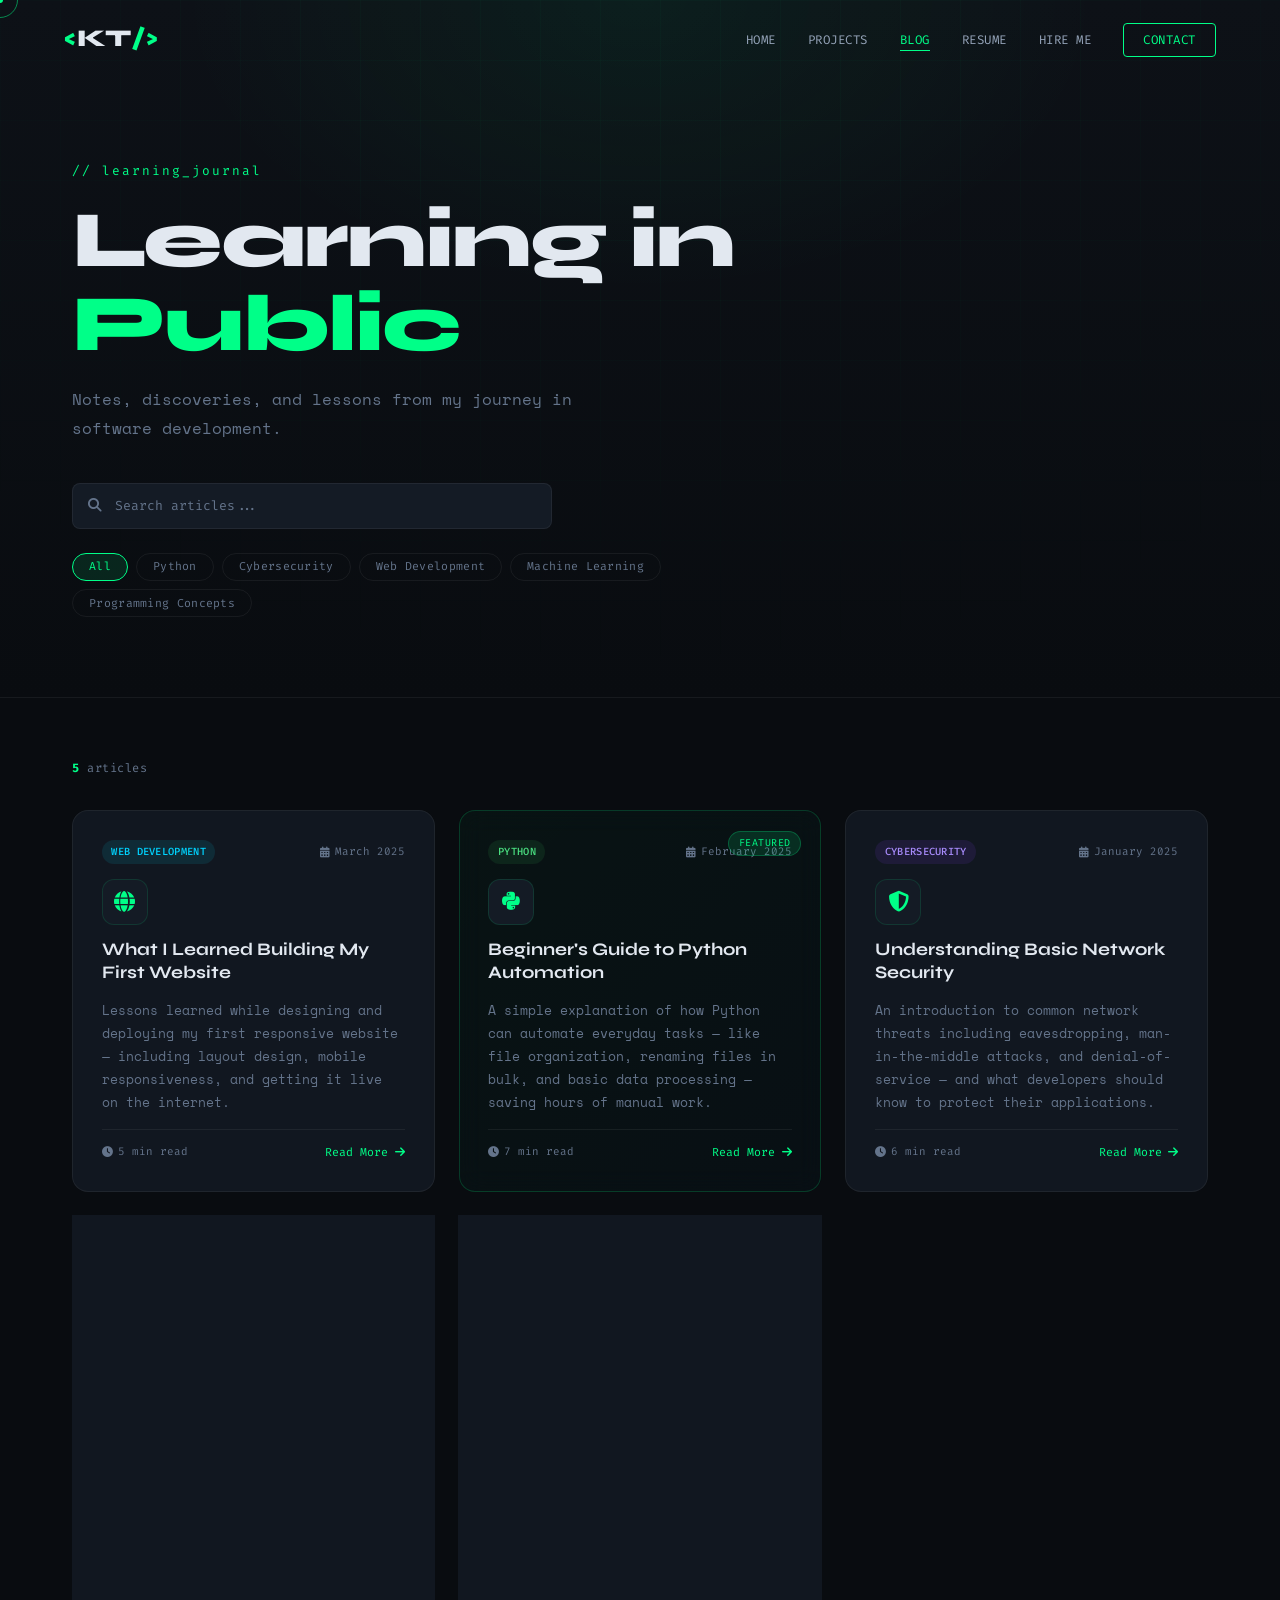
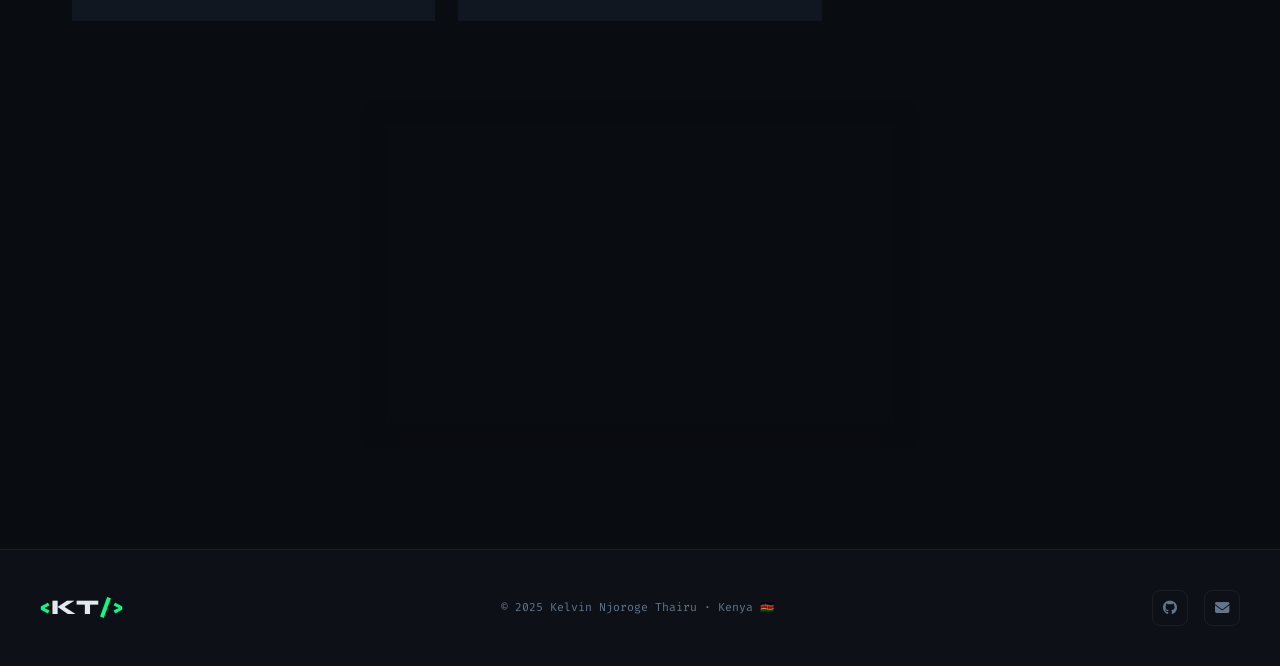
==== blog.html @ 9d7654c4 "Add files via upload" ====
<!DOCTYPE html>
<html lang="en">
<head>
  <meta charset="UTF-8" />
  <meta name="viewport" content="width=device-width, initial-scale=1.0"/>
  <title>Blog — Kelvin Njoroge Thairu</title>
  <link rel="stylesheet" href="styles.css"/>
  <link rel="stylesheet" href="pages.css"/>
  <link rel="preconnect" href="https://fonts.googleapis.com"/>
  <link href="https://fonts.googleapis.com/css2?family=Space+Mono:wght@400;700&family=Syne:wght@400;600;700;800&family=Fira+Code:wght@300;400;500&display=swap" rel="stylesheet"/>
  <link rel="stylesheet" href="https://cdnjs.cloudflare.com/ajax/libs/font-awesome/6.5.0/css/all.min.css"/>
</head>
<body>

<div class="cursor-dot"></div>
<div class="cursor-ring"></div>

<!-- NAV -->
<nav id="navbar">
  <a href="index.html" class="nav-logo"><span class="accent">&lt;</span>KT<span class="accent">/&gt;</span></a>
  <button class="hamburger" id="hamburger" aria-label="Menu">
    <span></span><span></span><span></span>
  </button>
  <ul class="nav-links" id="nav-links">
    <li><a href="index.html">Home</a></li>
    <li><a href="index.html#projects">Projects</a></li>
    <li><a href="blog.html" class="nav-active">Blog</a></li>
    <li><a href="resume.html">Resume</a></li>
    <li><a href="hire.html">Hire Me</a></li>
    <li><a href="index.html#contact" class="nav-cta">Contact</a></li>
  </ul>
</nav>

<!-- HERO -->
<section class="page-hero">
  <div class="page-hero-bg"></div>
  <div class="container">
    <div class="page-hero-content">
      <div class="page-hero-label reveal"><span class="accent">// </span>learning_journal</div>
      <h1 class="page-hero-title reveal">Learning in <span class="accent">Public</span></h1>
      <p class="page-hero-sub reveal">Notes, discoveries, and lessons from my journey in software development.</p>

      <!-- Search -->
      <div class="search-wrap reveal">
        <i class="fas fa-search search-icon"></i>
        <input type="text" id="search-input" placeholder="Search articles..." autocomplete="off"/>
        <span class="search-clear" id="search-clear"><i class="fas fa-times"></i></span>
      </div>

      <!-- Filters -->
      <div class="filter-chips reveal">
        <button class="filter-chip active" data-filter="all">All</button>
        <button class="filter-chip" data-filter="python">Python</button>
        <button class="filter-chip" data-filter="cybersecurity">Cybersecurity</button>
        <button class="filter-chip" data-filter="webdev">Web Development</button>
        <button class="filter-chip" data-filter="ml">Machine Learning</button>
        <button class="filter-chip" data-filter="concepts">Programming Concepts</button>
      </div>
    </div>
  </div>
</section>

<!-- BLOG GRID -->
<section class="blog-main">
  <div class="container">

    <div class="blog-count reveal"><span id="article-count">5</span> articles</div>

    <div class="blog-articles" id="articles-grid">

      <!-- Article 1 -->
      <article class="article-card reveal" data-category="webdev">
        <div class="article-meta">
          <span class="article-cat webdev">Web Development</span>
          <span class="article-date"><i class="fas fa-calendar-alt"></i> March 2025</span>
        </div>
        <div class="article-icon"><i class="fas fa-globe"></i></div>
        <h2>What I Learned Building My First Website</h2>
        <p>Lessons learned while designing and deploying my first responsive website — including layout design, mobile responsiveness, and getting it live on the internet.</p>
        <div class="article-footer">
          <span class="read-time"><i class="fas fa-clock"></i> 5 min read</span>
          <a href="#" class="article-btn">Read More <i class="fas fa-arrow-right"></i></a>
        </div>
      </article>

      <!-- Article 2 -->
      <article class="article-card reveal featured-article" data-category="python">
        <div class="article-badge">Featured</div>
        <div class="article-meta">
          <span class="article-cat python">Python</span>
          <span class="article-date"><i class="fas fa-calendar-alt"></i> February 2025</span>
        </div>
        <div class="article-icon"><i class="fab fa-python"></i></div>
        <h2>Beginner's Guide to Python Automation</h2>
        <p>A simple explanation of how Python can automate everyday tasks — like file organization, renaming files in bulk, and basic data processing — saving hours of manual work.</p>
        <div class="article-footer">
          <span class="read-time"><i class="fas fa-clock"></i> 7 min read</span>
          <a href="#" class="article-btn">Read More <i class="fas fa-arrow-right"></i></a>
        </div>
      </article>

      <!-- Article 3 -->
      <article class="article-card reveal" data-category="cybersecurity">
        <div class="article-meta">
          <span class="article-cat cybersecurity">Cybersecurity</span>
          <span class="article-date"><i class="fas fa-calendar-alt"></i> January 2025</span>
        </div>
        <div class="article-icon"><i class="fas fa-shield-halved"></i></div>
        <h2>Understanding Basic Network Security</h2>
        <p>An introduction to common network threats including eavesdropping, man-in-the-middle attacks, and denial-of-service — and what developers should know to protect their applications.</p>
        <div class="article-footer">
          <span class="read-time"><i class="fas fa-clock"></i> 6 min read</span>
          <a href="#" class="article-btn">Read More <i class="fas fa-arrow-right"></i></a>
        </div>
      </article>

      <!-- Article 4 -->
      <article class="article-card reveal" data-category="concepts">
        <div class="article-meta">
          <span class="article-cat concepts">Programming Concepts</span>
          <span class="article-date"><i class="fas fa-calendar-alt"></i> December 2024</span>
        </div>
        <div class="article-icon"><i class="fas fa-code"></i></div>
        <h2>My Journey Learning Computer Science</h2>
        <p>Reflections on studying computer science at St Paul's University — what's been challenging, what's been exciting, and how building practical projects has accelerated my understanding.</p>
        <div class="article-footer">
          <span class="read-time"><i class="fas fa-clock"></i> 4 min read</span>
          <a href="#" class="article-btn">Read More <i class="fas fa-arrow-right"></i></a>
        </div>
      </article>

      <!-- Article 5 -->
      <article class="article-card reveal" data-category="concepts">
        <div class="article-meta">
          <span class="article-cat concepts">Programming Concepts</span>
          <span class="article-date"><i class="fas fa-calendar-alt"></i> November 2024</span>
        </div>
        <div class="article-icon"><i class="fab fa-github"></i></div>
        <h2>Why Every Developer Should Learn Git and GitHub</h2>
        <p>An explanation of how version control works, why Git is non-negotiable for any developer, and how GitHub turns your code into a professional portfolio that employers actually look at.</p>
        <div class="article-footer">
          <span class="read-time"><i class="fas fa-clock"></i> 5 min read</span>
          <a href="#" class="article-btn">Read More <i class="fas fa-arrow-right"></i></a>
        </div>
      </article>

    </div>

    <!-- No results -->
    <div class="no-results" id="no-results">
      <i class="fas fa-search"></i>
      <p>No articles found. Try a different search or category.</p>
    </div>

  </div>
</section>

<!-- CTA -->
<section class="blog-cta">
  <div class="container">
    <div class="cta-card reveal">
      <i class="fas fa-pen-nib cta-icon"></i>
      <h3>More articles coming soon</h3>
      <p>I write regularly about what I'm learning. Follow my GitHub to stay updated on new posts and projects.</p>
      <a href="https://github.com/Keffonjoro" target="_blank" class="btn btn-primary">
        <i class="fab fa-github"></i> Follow on GitHub
      </a>
    </div>
  </div>
</section>

<!-- FOOTER -->
<footer id="footer">
  <div class="footer-inner">
    <div class="footer-logo"><span class="accent">&lt;</span>KT<span class="accent">/&gt;</span></div>
    <p class="footer-copy">© 2025 Kelvin Njoroge Thairu · Kenya 🇰🇪</p>
    <div class="footer-socials">
      <a href="https://github.com/Keffonjoro" target="_blank" aria-label="GitHub"><i class="fab fa-github"></i></a>
      <a href="mailto:kelvinnjoroget@gmail.com" aria-label="Email"><i class="fas fa-envelope"></i></a>
    </div>
  </div>
</footer>

<script src="pages.js"></script>
</body>
</html>
---- styles.css ----
/* ===================================================
   KELVIN THAIRU — PORTFOLIO STYLESHEET
   Dark Cyberpunk · Minimal · Glowing Green Accents
   =================================================== */

:root {
  --bg: #090c10;
  --bg2: #0d1117;
  --bg3: #141b25;
  --accent: #00ff88;
  --accent2: #00d4ff;
  --accent3: #7c3aed;
  --text: #e2e8f0;
  --text-muted: #64748b;
  --text-dim: #94a3b8;
  --border: rgba(0, 255, 136, 0.12);
  --border2: rgba(255,255,255,0.06);
  --glass: rgba(13, 17, 23, 0.7);
  --glow: 0 0 30px rgba(0, 255, 136, 0.2);
  --glow-strong: 0 0 60px rgba(0, 255, 136, 0.35);
  --card-bg: rgba(20, 27, 37, 0.8);
  --font-display: 'Syne', sans-serif;
  --font-mono: 'Fira Code', monospace;
  --font-body: 'Space Mono', monospace;
}

/* ===== RESET ===== */
*, *::before, *::after { box-sizing: border-box; margin: 0; padding: 0; }
html { scroll-behavior: smooth; }

body {
  font-family: var(--font-body);
  background: var(--bg);
  color: var(--text);
  overflow-x: hidden;
  line-height: 1.7;
  font-size: 14px;
}

a { color: var(--accent); text-decoration: none; transition: all 0.3s ease; }
a:hover { color: var(--accent2); }
::selection { background: rgba(0,255,136,0.25); color: #fff; }

/* ===== CUSTOM CURSOR ===== */
.cursor-dot {
  width: 6px; height: 6px;
  background: var(--accent);
  border-radius: 50%;
  position: fixed;
  top: 0; left: 0;
  pointer-events: none;
  z-index: 9999;
  transform: translate(-50%, -50%);
  transition: transform 0.05s, opacity 0.3s;
}
.cursor-ring {
  width: 36px; height: 36px;
  border: 1.5px solid rgba(0,255,136,0.5);
  border-radius: 50%;
  position: fixed;
  top: 0; left: 0;
  pointer-events: none;
  z-index: 9998;
  transform: translate(-50%, -50%);
  transition: transform 0.12s ease-out, width 0.3s, height 0.3s, border-color 0.3s;
}
.cursor-ring.hovered {
  width: 60px; height: 60px;
  border-color: var(--accent);
  background: rgba(0,255,136,0.05);
}
@media (hover: none) { .cursor-dot, .cursor-ring { display: none; } }

/* ===== SCROLLBAR ===== */
::-webkit-scrollbar { width: 4px; }
::-webkit-scrollbar-track { background: var(--bg); }
::-webkit-scrollbar-thumb { background: var(--accent); border-radius: 2px; }

/* ===== NAVBAR ===== */
#navbar {
  position: fixed;
  top: 0; left: 0; right: 0;
  z-index: 1000;
  display: flex;
  align-items: center;
  justify-content: space-between;
  padding: 1.2rem 4rem;
  transition: all 0.4s ease;
}
#navbar.scrolled {
  background: rgba(9, 12, 16, 0.92);
  backdrop-filter: blur(20px);
  border-bottom: 1px solid var(--border);
  padding: 0.8rem 4rem;
}
.nav-logo {
  font-family: var(--font-display);
  font-size: 1.5rem;
  font-weight: 800;
  letter-spacing: -0.5px;
  color: var(--text);
}
.nav-links {
  display: flex;
  list-style: none;
  gap: 2rem;
  align-items: center;
}
.nav-links a {
  font-family: var(--font-mono);
  font-size: 0.78rem;
  color: var(--text-dim);
  letter-spacing: 0.5px;
  text-transform: uppercase;
  position: relative;
}
.nav-links a::after {
  content: '';
  position: absolute;
  left: 0; bottom: -3px;
  width: 0; height: 1px;
  background: var(--accent);
  transition: width 0.3s;
}
.nav-links a:hover { color: var(--accent); }
.nav-links a:hover::after { width: 100%; }
.nav-cta {
  padding: 0.5rem 1.2rem !important;
  border: 1px solid var(--accent) !important;
  border-radius: 4px;
  color: var(--accent) !important;
}
.nav-cta:hover {
  background: var(--accent) !important;
  color: var(--bg) !important;
}
.hamburger {
  display: none;
  flex-direction: column;
  gap: 5px;
  background: none;
  border: none;
  cursor: pointer;
  z-index: 1001;
  padding: 4px;
}
.hamburger span {
  width: 24px; height: 2px;
  background: var(--text);
  border-radius: 2px;
  transition: all 0.3s ease;
  display: block;
}
.hamburger.open span:nth-child(1) { transform: translateY(7px) rotate(45deg); }
.hamburger.open span:nth-child(2) { opacity: 0; }
.hamburger.open span:nth-child(3) { transform: translateY(-7px) rotate(-45deg); }

/* ===== ACCENT COLOR ===== */
.accent { color: var(--accent); }

/* ===== BUTTONS ===== */
.btn {
  display: inline-flex;
  align-items: center;
  gap: 0.5rem;
  padding: 0.8rem 1.8rem;
  border-radius: 4px;
  font-family: var(--font-mono);
  font-size: 0.8rem;
  font-weight: 500;
  letter-spacing: 0.5px;
  cursor: pointer;
  transition: all 0.3s ease;
  border: none;
  text-decoration: none;
}
.btn-primary {
  background: var(--accent);
  color: var(--bg);
  box-shadow: 0 0 20px rgba(0,255,136,0.3);
}
.btn-primary:hover {
  background: #00cc70;
  transform: translateY(-2px);
  box-shadow: 0 0 35px rgba(0,255,136,0.5);
  color: var(--bg);
}
.btn-secondary {
  background: transparent;
  color: var(--accent2);
  border: 1px solid var(--accent2);
}
.btn-secondary:hover {
  background: rgba(0, 212, 255, 0.1);
  transform: translateY(-2px);
  color: var(--accent2);
}
.btn-ghost {
  background: transparent;
  color: var(--text-dim);
  border: 1px solid var(--border2);
}
.btn-ghost:hover {
  color: var(--text);
  border-color: var(--text-dim);
  transform: translateY(-2px);
}
.btn.sm { padding: 0.5rem 1rem; font-size: 0.75rem; }
.btn.full { width: 100%; justify-content: center; }

/* ===== CONTAINER ===== */
.container { max-width: 1200px; margin: 0 auto; padding: 0 2rem; }

/* ===== SECTION BASE ===== */
section { padding: 120px 0; position: relative; }
.section-label {
  font-family: var(--font-mono);
  font-size: 0.78rem;
  color: var(--accent);
  letter-spacing: 2px;
  margin-bottom: 1.5rem;
  opacity: 0.8;
}
.section-title {
  font-family: var(--font-display);
  font-size: clamp(2rem, 5vw, 3.2rem);
  font-weight: 800;
  line-height: 1.1;
  margin-bottom: 1rem;
  letter-spacing: -1px;
}
.section-title.center { text-align: center; }
.section-sub {
  color: var(--text-muted);
  font-size: 0.9rem;
  margin-bottom: 4rem;
  text-align: center;
}

/* ===== REVEAL ANIMATION ===== */
.reveal {
  opacity: 0;
  transform: translateY(30px);
  transition: opacity 0.7s ease, transform 0.7s ease;
}
.reveal.visible {
  opacity: 1;
  transform: translateY(0);
}

/* =============================================
   HERO
   ============================================= */
#hero {
  position: relative;
  height: 100vh;
  min-height: 700px;
  display: flex;
  align-items: center;
  justify-content: center;
  overflow: hidden;
  padding: 0;
}

#matrix-canvas {
  position: absolute;
  inset: 0;
  z-index: 0;
  opacity: 0.18;
}

.hero-grid-overlay {
  position: absolute;
  inset: 0;
  z-index: 1;
  background-image:
    linear-gradient(rgba(0,255,136,0.03) 1px, transparent 1px),
    linear-gradient(90deg, rgba(0,255,136,0.03) 1px, transparent 1px);
  background-size: 50px 50px;
  mask-image: radial-gradient(ellipse 80% 80% at 50% 50%, black 30%, transparent 100%);
}

.hero-content {
  position: relative;
  z-index: 2;
  text-align: center;
  padding: 0 1rem;
}

.hero-badge {
  display: inline-flex;
  align-items: center;
  gap: 0.6rem;
  padding: 0.4rem 1.2rem;
  border: 1px solid var(--border);
  border-radius: 50px;
  font-family: var(--font-mono);
  font-size: 0.72rem;
  color: var(--accent);
  background: rgba(0,255,136,0.04);
  margin-bottom: 2rem;
  letter-spacing: 0.5px;
}
.badge-dot {
  width: 6px; height: 6px;
  border-radius: 50%;
  background: var(--accent);
  animation: pulse 2s infinite;
}
@keyframes pulse {
  0%, 100% { box-shadow: 0 0 0 0 rgba(0,255,136,0.6); }
  50% { box-shadow: 0 0 0 6px rgba(0,255,136,0); }
}

.hero-name {
  font-family: var(--font-display);
  font-size: clamp(2.8rem, 9vw, 7rem);
  font-weight: 800;
  line-height: 1.0;
  letter-spacing: -3px;
  margin-bottom: 1.5rem;
}
.name-highlight {
  background: linear-gradient(135deg, var(--accent), var(--accent2));
  -webkit-background-clip: text;
  -webkit-text-fill-color: transparent;
  background-clip: text;
  display: block;
}

.hero-sub {
  font-family: var(--font-mono);
  font-size: clamp(1rem, 2.5vw, 1.4rem);
  color: var(--text-dim);
  margin-bottom: 1rem;
  min-height: 2rem;
}
.typed-wrapper {
  color: var(--accent);
  font-weight: 500;
}
.cursor-blink {
  animation: blink 0.7s infinite;
  color: var(--accent);
}
@keyframes blink { 0%, 100% { opacity: 1; } 50% { opacity: 0; } }

.hero-tagline {
  font-family: var(--font-mono);
  font-size: 0.82rem;
  color: var(--text-muted);
  margin-bottom: 2.5rem;
  letter-spacing: 0.5px;
}
.hero-btns {
  display: flex;
  gap: 1rem;
  justify-content: center;
  flex-wrap: wrap;
}

.hero-scroll-hint {
  position: absolute;
  bottom: 2.5rem;
  left: 50%;
  transform: translateX(-50%);
  display: flex;
  flex-direction: column;
  align-items: center;
  gap: 0.5rem;
  z-index: 2;
  font-family: var(--font-mono);
  font-size: 0.65rem;
  color: var(--text-muted);
  letter-spacing: 2px;
  text-transform: uppercase;
}
.scroll-line {
  width: 1px;
  height: 50px;
  background: linear-gradient(to bottom, var(--accent), transparent);
  animation: scrollDown 2s infinite;
}
@keyframes scrollDown {
  0% { transform: scaleY(0); transform-origin: top; }
  50% { transform: scaleY(1); transform-origin: top; }
  51% { transform: scaleY(1); transform-origin: bottom; }
  100% { transform: scaleY(0); transform-origin: bottom; }
}

/* =============================================
   ABOUT
   ============================================= */
#about {
  background: linear-gradient(180deg, var(--bg) 0%, var(--bg2) 100%);
}

.about-grid {
  display: grid;
  grid-template-columns: 380px 1fr;
  gap: 5rem;
  align-items: start;
}

.avatar-frame {
  position: relative;
  width: 220px;
  height: 220px;
  margin: 0 auto 2rem;
}
.avatar-inner {
  width: 200px; height: 200px;
  border-radius: 24px;
  background: linear-gradient(135deg, var(--bg3), var(--bg));
  border: 1px solid var(--border);
  display: flex;
  align-items: center;
  justify-content: center;
  position: relative;
  z-index: 2;
}
.avatar-inner i {
  font-size: 5rem;
  background: linear-gradient(135deg, var(--accent), var(--accent2));
  -webkit-background-clip: text;
  -webkit-text-fill-color: transparent;
  background-clip: text;
}
.avatar-ring {
  position: absolute;
  border-radius: 50%;
  border: 1px solid;
  top: 50%; left: 50%;
  transform: translate(-50%, -50%);
  animation: spin-slow linear infinite;
}
.r1 {
  width: 240px; height: 240px;
  border-color: rgba(0,255,136,0.2);
  animation-duration: 12s;
}
.r2 {
  width: 280px; height: 280px;
  border-color: rgba(0,212,255,0.12);
  animation-duration: 20s;
  animation-direction: reverse;
}
@keyframes spin-slow { from { transform: translate(-50%, -50%) rotate(0deg); } to { transform: translate(-50%, -50%) rotate(360deg); } }
.avatar-glow {
  position: absolute;
  inset: -20px;
  background: radial-gradient(circle, rgba(0,255,136,0.08), transparent 70%);
  border-radius: 50%;
  z-index: 0;
}

.about-stats {
  display: flex;
  gap: 1rem;
  justify-content: center;
  flex-wrap: wrap;
}
.stat-card {
  background: var(--card-bg);
  border: 1px solid var(--border);
  border-radius: 12px;
  padding: 1rem 1.2rem;
  text-align: center;
  backdrop-filter: blur(10px);
  flex: 1;
  min-width: 80px;
}
.stat-num {
  display: block;
  font-family: var(--font-display);
  font-size: 1.6rem;
  font-weight: 800;
  color: var(--accent);
  line-height: 1;
}
.stat-label {
  font-size: 0.65rem;
  color: var(--text-muted);
  margin-top: 0.3rem;
  display: block;
  letter-spacing: 0.5px;
}

.about-bio {
  color: var(--text-dim);
  font-size: 0.88rem;
  line-height: 1.9;
  margin-bottom: 1.2rem;
}
.about-bio strong { color: var(--accent); font-weight: 500; }

.values-chips {
  display: flex;
  flex-wrap: wrap;
  gap: 0.6rem;
  margin: 1.5rem 0 2rem;
}
.chip {
  display: inline-flex;
  align-items: center;
  gap: 0.4rem;
  padding: 0.35rem 0.9rem;
  background: rgba(0,255,136,0.05);
  border: 1px solid rgba(0,255,136,0.15);
  border-radius: 50px;
  font-family: var(--font-mono);
  font-size: 0.72rem;
  color: var(--accent);
  letter-spacing: 0.3px;
}
.chip i { font-size: 0.65rem; }

.timeline {
  display: flex;
  flex-direction: column;
  gap: 0;
  position: relative;
  padding-left: 2rem;
}
.timeline::before {
  content: '';
  position: absolute;
  left: 7px;
  top: 8px;
  bottom: 8px;
  width: 1px;
  background: linear-gradient(to bottom, var(--accent), rgba(0,255,136,0.1));
}
.tl-item {
  position: relative;
  padding-bottom: 1.8rem;
  padding-left: 1.2rem;
}
.tl-dot {
  position: absolute;
  left: -1.6rem;
  top: 6px;
  width: 12px; height: 12px;
  border-radius: 50%;
  border: 2px solid var(--text-muted);
  background: var(--bg);
  transition: all 0.3s;
}
.tl-item.active .tl-dot, .tl-item:hover .tl-dot {
  border-color: var(--accent);
  background: var(--accent);
  box-shadow: 0 0 12px rgba(0,255,136,0.6);
}
.tl-year {
  font-family: var(--font-mono);
  font-size: 0.7rem;
  color: var(--accent);
  letter-spacing: 1px;
  display: block;
  margin-bottom: 0.2rem;
}
.tl-content h4 {
  font-family: var(--font-display);
  font-size: 0.95rem;
  font-weight: 700;
  color: var(--text);
  margin-bottom: 0.2rem;
}
.tl-content p { font-size: 0.78rem; color: var(--text-muted); }

/* =============================================
   TECH STACK
   ============================================= */
#stack {
  background: var(--bg2);
}

.stack-categories {
  display: flex;
  flex-direction: column;
  gap: 3rem;
}
.stack-cat {}
.cat-header {
  font-family: var(--font-display);
  font-size: 1.1rem;
  font-weight: 700;
  color: var(--text-dim);
  margin-bottom: 1.5rem;
  display: flex;
  align-items: center;
  gap: 0.6rem;
  padding-bottom: 0.8rem;
  border-bottom: 1px solid var(--border2);
}
.cat-header i { color: var(--accent); font-size: 1rem; }

.tech-grid {
  display: grid;
  grid-template-columns: repeat(auto-fill, minmax(200px, 1fr));
  gap: 1rem;
}
.tech-card {
  background: var(--card-bg);
  border: 1px solid var(--border2);
  border-radius: 12px;
  padding: 1.2rem;
  display: flex;
  flex-direction: column;
  gap: 0.8rem;
  cursor: default;
  transition: all 0.3s ease;
  backdrop-filter: blur(10px);
  position: relative;
  overflow: hidden;
}
.tech-card::before {
  content: '';
  position: absolute;
  inset: 0;
  background: linear-gradient(135deg, transparent, rgba(0,255,136,0.03));
  opacity: 0;
  transition: opacity 0.3s;
}
.tech-card:hover {
  border-color: var(--border);
  transform: translateY(-4px);
  box-shadow: var(--glow);
}
.tech-card:hover::before { opacity: 1; }

.tech-icon {
  width: 44px; height: 44px;
  border-radius: 10px;
  display: flex;
  align-items: center;
  justify-content: center;
  font-size: 1.4rem;
}
.html-icon { background: rgba(228,77,38,0.12); color: #e44d26; }
.css-icon { background: rgba(38,77,228,0.12); color: #2965f1; }
.js-icon { background: rgba(240,219,79,0.12); color: #f0db4f; }
.react-icon { background: rgba(97,218,251,0.12); color: #61dafb; }
.py-icon { background: rgba(52,168,83,0.12); color: #3da639; }
.node-icon { background: rgba(104,160,99,0.12); color: #68a063; }
.git-icon { background: rgba(240,80,50,0.12); color: #f05032; }
.gh-icon { background: rgba(255,255,255,0.05); color: #ccc; }
.linux-icon { background: rgba(255,200,0,0.08); color: #fcc624; }
.net-icon { background: rgba(0,212,255,0.08); color: var(--accent2); }

.tech-name {
  font-family: var(--font-mono);
  font-size: 0.8rem;
  color: var(--text);
  font-weight: 500;
}
.skill-bar {
  height: 3px;
  background: rgba(255,255,255,0.06);
  border-radius: 2px;
  overflow: hidden;
}
.skill-fill {
  height: 100%;
  background: linear-gradient(90deg, var(--accent), var(--accent2));
  border-radius: 2px;
  width: 0%;
  transition: width 1.2s cubic-bezier(0.4, 0, 0.2, 1);
  box-shadow: 0 0 6px rgba(0,255,136,0.5);
}

/* =============================================
   PROJECTS
   ============================================= */
#projects {
  background: linear-gradient(180deg, var(--bg2) 0%, var(--bg) 100%);
}

.projects-grid {
  display: grid;
  grid-template-columns: repeat(2, 1fr);
  gap: 1.5rem;
}
.project-card {
  background: var(--card-bg);
  border: 1px solid var(--border2);
  border-radius: 16px;
  padding: 2rem;
  position: relative;
  overflow: hidden;
  transition: all 0.4s ease;
  backdrop-filter: blur(15px);
}
.project-card:hover {
  border-color: var(--border);
  transform: translateY(-6px);
}
.project-card:hover .card-glow { opacity: 1; }
.project-card.featured {
  border-color: rgba(0,255,136,0.2);
  background: linear-gradient(135deg, rgba(0,255,136,0.03), rgba(0,212,255,0.02));
}

.card-glow {
  position: absolute;
  inset: -1px;
  background: linear-gradient(135deg, rgba(0,255,136,0.08), rgba(0,212,255,0.05));
  border-radius: 16px;
  opacity: 0;
  transition: opacity 0.4s;
  pointer-events: none;
  z-index: 0;
}

.project-number {
  font-family: var(--font-display);
  font-size: 3rem;
  font-weight: 800;
  color: rgba(0,255,136,0.06);
  position: absolute;
  top: 1rem;
  right: 1.5rem;
  line-height: 1;
  pointer-events: none;
}
.project-tags {
  display: flex;
  flex-wrap: wrap;
  gap: 0.4rem;
  margin-bottom: 1.2rem;
  position: relative;
  z-index: 1;
}
.project-tags span {
  padding: 0.2rem 0.6rem;
  background: rgba(0,255,136,0.06);
  border: 1px solid rgba(0,255,136,0.12);
  border-radius: 4px;
  font-family: var(--font-mono);
  font-size: 0.65rem;
  color: var(--accent);
  letter-spacing: 0.3px;
}
.project-icon-wrap {
  width: 50px; height: 50px;
  background: var(--bg3);
  border-radius: 12px;
  display: flex;
  align-items: center;
  justify-content: center;
  font-size: 1.5rem;
  color: var(--accent);
  margin-bottom: 1rem;
  border: 1px solid var(--border);
  position: relative; z-index: 1;
  transition: all 0.3s;
}
.project-card:hover .project-icon-wrap {
  background: rgba(0,255,136,0.08);
  box-shadow: var(--glow);
}
.project-card h3 {
  font-family: var(--font-display);
  font-size: 1.25rem;
  font-weight: 700;
  margin-bottom: 0.8rem;
  color: var(--text);
  position: relative; z-index: 1;
}
.project-card p {
  font-size: 0.82rem;
  color: var(--text-muted);
  line-height: 1.8;
  margin-bottom: 1.5rem;
  position: relative; z-index: 1;
}
.project-links {
  display: flex;
  gap: 0.8rem;
  position: relative; z-index: 1;
}
.proj-btn {
  display: inline-flex;
  align-items: center;
  gap: 0.4rem;
  padding: 0.5rem 1rem;
  border-radius: 6px;
  font-family: var(--font-mono);
  font-size: 0.72rem;
  border: 1px solid var(--border2);
  color: var(--text-dim);
  transition: all 0.3s;
}
.proj-btn:hover {
  border-color: var(--accent);
  color: var(--accent);
  background: rgba(0,255,136,0.05);
}
.proj-btn.proj-live {
  border-color: rgba(0,212,255,0.2);
  color: var(--accent2);
}
.proj-btn.proj-live:hover {
  background: rgba(0,212,255,0.06);
  border-color: var(--accent2);
}

/* =============================================
   GITHUB
   ============================================= */
#github { background: var(--bg2); }

.github-profile-card {
  display: flex;
  align-items: center;
  gap: 2rem;
  background: var(--card-bg);
  border: 1px solid var(--border);
  border-radius: 16px;
  padding: 2rem;
  margin-bottom: 2.5rem;
  backdrop-filter: blur(15px);
  max-width: 500px;
  margin-left: auto;
  margin-right: auto;
}
.gh-avatar {
  width: 70px; height: 70px;
  border-radius: 50%;
  background: var(--bg3);
  border: 2px solid var(--accent);
  display: flex;
  align-items: center;
  justify-content: center;
  font-size: 2rem;
  color: var(--accent);
  flex-shrink: 0;
  box-shadow: 0 0 20px rgba(0,255,136,0.25);
}
.gh-info h3 {
  font-family: var(--font-display);
  font-size: 1.2rem;
  font-weight: 700;
  margin-bottom: 0.3rem;
}
.gh-info p { font-size: 0.78rem; color: var(--text-muted); margin-bottom: 1rem; }

.gh-repos {
  display: grid;
  grid-template-columns: repeat(auto-fill, minmax(240px, 1fr));
  gap: 1rem;
  margin-bottom: 3rem;
}
.repo-card {
  background: var(--card-bg);
  border: 1px solid var(--border2);
  border-radius: 12px;
  padding: 1.4rem;
  transition: all 0.3s ease;
  cursor: pointer;
}
.repo-card:hover {
  border-color: var(--border);
  transform: translateY(-4px);
  box-shadow: var(--glow);
}
.repo-top {
  display: flex;
  justify-content: space-between;
  align-items: center;
  margin-bottom: 0.8rem;
}
.repo-top i { color: var(--text-muted); font-size: 1rem; }
.repo-lang {
  font-family: var(--font-mono);
  font-size: 0.65rem;
  padding: 0.2rem 0.5rem;
  border-radius: 4px;
  letter-spacing: 0.3px;
}
.repo-lang.python { background: rgba(52,168,83,0.1); color: #3da639; }
.repo-lang.js { background: rgba(240,219,79,0.1); color: #f0db4f; }
.repo-lang.shell { background: rgba(104,160,99,0.1); color: #68a063; }
.repo-lang.html { background: rgba(228,77,38,0.1); color: #e44d26; }

.repo-card h4 {
  font-family: var(--font-mono);
  font-size: 0.85rem;
  color: var(--accent);
  margin-bottom: 0.5rem;
}
.repo-card p { font-size: 0.75rem; color: var(--text-muted); line-height: 1.6; margin-bottom: 0.8rem; }
.repo-meta { font-size: 0.72rem; color: var(--text-muted); display: flex; gap: 0.5rem; }
.repo-meta i { color: var(--accent); }

.contrib-heatmap { text-align: center; }
.heatmap-label {
  font-family: var(--font-mono);
  font-size: 0.75rem;
  color: var(--text-muted);
  margin-bottom: 1rem;
  letter-spacing: 0.5px;
}
.heatmap-grid {
  display: flex;
  gap: 3px;
  justify-content: center;
  flex-wrap: wrap;
  max-width: 700px;
  margin: 0 auto;
}
.hm-week {
  display: flex;
  flex-direction: column;
  gap: 3px;
}
.hm-day {
  width: 12px; height: 12px;
  border-radius: 2px;
  background: rgba(255,255,255,0.04);
  transition: all 0.2s;
}
.hm-day:hover { transform: scale(1.4); }
.hm-day.l1 { background: rgba(0,255,136,0.2); }
.hm-day.l2 { background: rgba(0,255,136,0.4); }
.hm-day.l3 { background: rgba(0,255,136,0.65); }
.hm-day.l4 { background: rgba(0,255,136,0.9); box-shadow: 0 0 4px rgba(0,255,136,0.5); }

/* =============================================
   BLOG
   ============================================= */
#blog {
  background: linear-gradient(180deg, var(--bg2) 0%, var(--bg) 100%);
}

.blog-grid {
  display: grid;
  grid-template-columns: repeat(2, 1fr);
  gap: 1.5rem;
}
.blog-card {
  background: var(--card-bg);
  border: 1px solid var(--border2);
  border-radius: 16px;
  padding: 2rem;
  transition: all 0.4s ease;
  backdrop-filter: blur(10px);
  position: relative;
  overflow: hidden;
}
.blog-card::before {
  content: '';
  position: absolute;
  bottom: 0; left: 0;
  width: 0%;
  height: 2px;
  background: linear-gradient(90deg, var(--accent), var(--accent2));
  transition: width 0.4s ease;
}
.blog-card:hover::before { width: 100%; }
.blog-card:hover {
  border-color: var(--border);
  transform: translateY(-5px);
}
.blog-card.featured-blog {
  border-color: rgba(0,255,136,0.15);
}
.blog-cat {
  display: inline-block;
  padding: 0.25rem 0.7rem;
  border-radius: 50px;
  font-family: var(--font-mono);
  font-size: 0.65rem;
  letter-spacing: 0.5px;
  font-weight: 500;
  margin-bottom: 0.6rem;
  text-transform: uppercase;
}
.blog-cat.cybersec { background: rgba(124,58,237,0.15); color: #a78bfa; }
.blog-cat.python { background: rgba(52,168,83,0.12); color: #4ade80; }
.blog-cat.webdev { background: rgba(0,212,255,0.1); color: var(--accent2); }
.blog-cat.ml { background: rgba(245,158,11,0.1); color: #fbbf24; }

.blog-date {
  font-family: var(--font-mono);
  font-size: 0.68rem;
  color: var(--text-muted);
  margin-bottom: 0.8rem;
}
.blog-card h3 {
  font-family: var(--font-display);
  font-size: 1.05rem;
  font-weight: 700;
  color: var(--text);
  margin-bottom: 0.8rem;
  line-height: 1.3;
}
.blog-card p { font-size: 0.8rem; color: var(--text-muted); line-height: 1.8; margin-bottom: 1.2rem; }
.blog-read {
  font-family: var(--font-mono);
  font-size: 0.75rem;
  color: var(--accent);
  display: inline-flex;
  align-items: center;
  gap: 0.4rem;
  transition: gap 0.3s;
}
.blog-read:hover { gap: 0.8rem; color: var(--accent); }

/* =============================================
   CONTACT
   ============================================= */
#contact { background: var(--bg); }

.contact-grid {
  display: grid;
  grid-template-columns: 1fr 1.5fr;
  gap: 4rem;
  align-items: start;
}
.contact-info {
  display: flex;
  flex-direction: column;
  gap: 1.5rem;
}
.contact-item {
  display: flex;
  align-items: center;
  gap: 1rem;
  padding: 1rem 1.2rem;
  background: var(--card-bg);
  border: 1px solid var(--border2);
  border-radius: 12px;
  transition: all 0.3s;
}
.contact-item:hover {
  border-color: var(--border);
  transform: translateX(4px);
}
.contact-icon {
  width: 40px; height: 40px;
  border-radius: 10px;
  background: rgba(0,255,136,0.07);
  border: 1px solid var(--border);
  display: flex;
  align-items: center;
  justify-content: center;
  color: var(--accent);
  font-size: 1rem;
  flex-shrink: 0;
}
.ci-label {
  display: block;
  font-family: var(--font-mono);
  font-size: 0.65rem;
  color: var(--text-muted);
  letter-spacing: 0.5px;
  margin-bottom: 0.15rem;
}
.contact-item a, .contact-item span {
  font-size: 0.8rem;
  color: var(--text-dim);
}
.contact-item a:hover { color: var(--accent); }

.availability-badge {
  display: flex;
  align-items: center;
  gap: 0.7rem;
  padding: 0.9rem 1.2rem;
  background: rgba(0,255,136,0.04);
  border: 1px solid rgba(0,255,136,0.15);
  border-radius: 12px;
  font-family: var(--font-mono);
  font-size: 0.78rem;
  color: var(--accent);
  margin-top: 0.5rem;
}
.avail-dot {
  width: 8px; height: 8px;
  border-radius: 50%;
  background: var(--accent);
  animation: pulse 2s infinite;
  flex-shrink: 0;
}

.contact-form {
  display: flex;
  flex-direction: column;
  gap: 1.2rem;
}
.form-group {
  display: flex;
  flex-direction: column;
  gap: 0.5rem;
}
.form-group label {
  font-family: var(--font-mono);
  font-size: 0.72rem;
  color: var(--text-muted);
  letter-spacing: 0.5px;
}
.form-group input,
.form-group textarea {
  background: var(--bg3);
  border: 1px solid var(--border2);
  border-radius: 8px;
  padding: 0.9rem 1rem;
  font-family: var(--font-mono);
  font-size: 0.82rem;
  color: var(--text);
  outline: none;
  transition: all 0.3s;
  resize: none;
}
.form-group input:focus,
.form-group textarea:focus {
  border-color: var(--accent);
  box-shadow: 0 0 0 3px rgba(0,255,136,0.07);
  background: rgba(0,255,136,0.02);
}
.form-group input::placeholder,
.form-group textarea::placeholder { color: var(--text-muted); }

.form-success {
  display: none;
  align-items: center;
  gap: 0.5rem;
  padding: 0.9rem 1rem;
  background: rgba(0,255,136,0.06);
  border: 1px solid rgba(0,255,136,0.2);
  border-radius: 8px;
  font-family: var(--font-mono);
  font-size: 0.78rem;
  color: var(--accent);
}
.form-success.show { display: flex; }
.form-success i { font-size: 1rem; }

/* =============================================
   FOOTER
   ============================================= */
#footer {
  background: var(--bg2);
  border-top: 1px solid var(--border2);
  padding: 2.5rem 2rem;
}
.footer-inner {
  max-width: 1200px;
  margin: 0 auto;
  display: flex;
  align-items: center;
  justify-content: space-between;
  flex-wrap: wrap;
  gap: 1rem;
}
.footer-logo {
  font-family: var(--font-display);
  font-size: 1.3rem;
  font-weight: 800;
}
.footer-copy {
  font-family: var(--font-mono);
  font-size: 0.72rem;
  color: var(--text-muted);
}
.footer-socials { display: flex; gap: 1rem; }
.footer-socials a {
  width: 36px; height: 36px;
  border-radius: 8px;
  border: 1px solid var(--border2);
  display: flex;
  align-items: center;
  justify-content: center;
  color: var(--text-muted);
  font-size: 0.9rem;
  transition: all 0.3s;
}
.footer-socials a:hover {
  border-color: var(--accent);
  color: var(--accent);
  box-shadow: 0 0 12px rgba(0,255,136,0.2);
  transform: translateY(-2px);
}

/* =============================================
   RESPONSIVE
   ============================================= */
@media (max-width: 1024px) {
  .about-grid { grid-template-columns: 1fr; gap: 3rem; }
  .about-image-col { display: flex; flex-direction: column; align-items: center; }
  #navbar { padding: 1rem 2rem; }
  #navbar.scrolled { padding: 0.7rem 2rem; }
}

@media (max-width: 768px) {
  section { padding: 80px 0; }
  .hamburger { display: flex; }
  .nav-links {
    position: fixed;
    top: 0; right: -100%;
    width: 280px; height: 100vh;
    background: rgba(9,12,16,0.98);
    backdrop-filter: blur(20px);
    border-left: 1px solid var(--border);
    flex-direction: column;
    justify-content: center;
    gap: 2rem;
    transition: right 0.4s ease;
    padding: 2rem;
  }
  .nav-links.open { right: 0; }
  .nav-links a { font-size: 1rem; }
  .projects-grid { grid-template-columns: 1fr; }
  .blog-grid { grid-template-columns: 1fr; }
  .contact-grid { grid-template-columns: 1fr; gap: 2.5rem; }
  .hero-btns { flex-direction: column; align-items: center; }
  .hero-name { letter-spacing: -1px; }
  .footer-inner { flex-direction: column; text-align: center; }
  .tech-grid { grid-template-columns: repeat(2, 1fr); }
  .gh-repos { grid-template-columns: 1fr; }
}

@media (max-width: 480px) {
  .container { padding: 0 1.2rem; }
  .tech-grid { grid-template-columns: 1fr; }
  .about-stats { flex-direction: row; }
}
---- pages.css ----
/* ===================================================
   KELVIN THAIRU — PAGES STYLESHEET
   Shared styles for blog.html, resume.html, hire.html
   =================================================== */

/* ===== PAGE HERO (shared) ===== */
.page-hero {
  position: relative;
  padding: 160px 0 80px;
  overflow: hidden;
  border-bottom: 1px solid var(--border2);
}
.page-hero-bg {
  position: absolute;
  inset: 0;
  background:
    radial-gradient(ellipse 60% 70% at 50% 0%, rgba(0,255,136,0.06) 0%, transparent 60%),
    linear-gradient(180deg, var(--bg2) 0%, var(--bg) 100%);
  z-index: 0;
}
.page-hero-bg::before {
  content: '';
  position: absolute;
  inset: 0;
  background-image:
    linear-gradient(rgba(0,255,136,0.025) 1px, transparent 1px),
    linear-gradient(90deg, rgba(0,255,136,0.025) 1px, transparent 1px);
  background-size: 60px 60px;
  mask-image: radial-gradient(ellipse 80% 100% at 50% 0%, black 30%, transparent 100%);
}
.page-hero-content {
  position: relative;
  z-index: 1;
  max-width: 760px;
}
.page-hero-label {
  font-family: var(--font-mono);
  font-size: 0.8rem;
  color: var(--accent);
  letter-spacing: 2px;
  margin-bottom: 1rem;
  display: block;
}
.page-hero-title {
  font-family: var(--font-display);
  font-size: clamp(2.5rem, 7vw, 5rem);
  font-weight: 800;
  line-height: 1.05;
  letter-spacing: -2px;
  margin-bottom: 1.2rem;
  color: var(--text);
}
.page-hero-sub {
  font-family: var(--font-body);
  font-size: 1rem;
  color: var(--text-muted);
  line-height: 1.8;
  margin-bottom: 2.5rem;
  max-width: 560px;
}

/* ===== NAV LOGO as link fix ===== */
.nav-logo {
  font-family: var(--font-display);
  font-size: 1.5rem;
  font-weight: 800;
  letter-spacing: -0.5px;
  color: var(--text);
  text-decoration: none;
}
.nav-logo:hover { color: var(--text); }
.nav-active {
  color: var(--accent) !important;
}
.nav-active::after { width: 100% !important; }

/* ===================================================
   BLOG PAGE
   =================================================== */

/* Search */
.search-wrap {
  position: relative;
  max-width: 480px;
  margin-bottom: 1.5rem;
}
.search-icon {
  position: absolute;
  left: 1rem;
  top: 50%;
  transform: translateY(-50%);
  color: var(--text-muted);
  font-size: 0.85rem;
  pointer-events: none;
}
.search-wrap input {
  width: 100%;
  background: var(--bg3);
  border: 1px solid var(--border2);
  border-radius: 8px;
  padding: 0.85rem 3rem 0.85rem 2.6rem;
  font-family: var(--font-mono);
  font-size: 0.82rem;
  color: var(--text);
  outline: none;
  transition: all 0.3s;
}
.search-wrap input:focus {
  border-color: var(--accent);
  box-shadow: 0 0 0 3px rgba(0,255,136,0.07);
}
.search-wrap input::placeholder { color: var(--text-muted); }
.search-clear {
  position: absolute;
  right: 1rem;
  top: 50%;
  transform: translateY(-50%);
  color: var(--text-muted);
  cursor: pointer;
  font-size: 0.8rem;
  display: none;
  transition: color 0.2s;
}
.search-clear:hover { color: var(--accent); }
.search-clear.visible { display: block; }

/* Filter chips */
.filter-chips {
  display: flex;
  flex-wrap: wrap;
  gap: 0.5rem;
}
.filter-chip {
  padding: 0.35rem 1rem;
  border-radius: 50px;
  font-family: var(--font-mono);
  font-size: 0.72rem;
  letter-spacing: 0.3px;
  border: 1px solid var(--border2);
  background: transparent;
  color: var(--text-muted);
  cursor: pointer;
  transition: all 0.25s;
}
.filter-chip:hover {
  border-color: var(--accent);
  color: var(--accent);
}
.filter-chip.active {
  background: rgba(0,255,136,0.1);
  border-color: var(--accent);
  color: var(--accent);
}

/* Blog main */
.blog-main { padding: 60px 0 80px; }
.blog-count {
  font-family: var(--font-mono);
  font-size: 0.75rem;
  color: var(--text-muted);
  margin-bottom: 2rem;
  letter-spacing: 0.5px;
}
.blog-count span { color: var(--accent); font-weight: 700; }

.blog-articles {
  display: grid;
  grid-template-columns: repeat(auto-fill, minmax(320px, 1fr));
  gap: 1.5rem;
}

/* Article card */
.article-card {
  background: var(--card-bg);
  border: 1px solid var(--border2);
  border-radius: 16px;
  padding: 1.8rem;
  display: flex;
  flex-direction: column;
  gap: 0.9rem;
  transition: all 0.35s ease;
  backdrop-filter: blur(12px);
  position: relative;
  overflow: hidden;
  cursor: default;
}
.article-card::after {
  content: '';
  position: absolute;
  bottom: 0; left: 0;
  width: 0;
  height: 2px;
  background: linear-gradient(90deg, var(--accent), var(--accent2));
  transition: width 0.4s ease;
}
.article-card:hover {
  border-color: var(--border);
  transform: translateY(-5px);
  box-shadow: var(--glow);
}
.article-card:hover::after { width: 100%; }

.article-card.featured-article {
  border-color: rgba(0,255,136,0.18);
  background: linear-gradient(135deg, rgba(0,255,136,0.03), rgba(0,212,255,0.02));
}
.article-badge {
  position: absolute;
  top: 1.2rem; right: 1.2rem;
  background: rgba(0,255,136,0.12);
  border: 1px solid rgba(0,255,136,0.25);
  color: var(--accent);
  font-family: var(--font-mono);
  font-size: 0.62rem;
  padding: 0.2rem 0.6rem;
  border-radius: 50px;
  letter-spacing: 0.5px;
  text-transform: uppercase;
}
.article-meta {
  display: flex;
  align-items: center;
  justify-content: space-between;
  flex-wrap: wrap;
  gap: 0.4rem;
}
.article-cat {
  font-family: var(--font-mono);
  font-size: 0.65rem;
  padding: 0.2rem 0.6rem;
  border-radius: 50px;
  letter-spacing: 0.3px;
  font-weight: 500;
  text-transform: uppercase;
}
.article-cat.webdev { background: rgba(0,212,255,0.1); color: var(--accent2); }
.article-cat.python { background: rgba(52,168,83,0.12); color: #4ade80; }
.article-cat.cybersecurity { background: rgba(124,58,237,0.12); color: #a78bfa; }
.article-cat.concepts { background: rgba(245,158,11,0.1); color: #fbbf24; }
.article-cat.ml { background: rgba(239,68,68,0.1); color: #f87171; }

.article-date {
  font-family: var(--font-mono);
  font-size: 0.68rem;
  color: var(--text-muted);
  display: flex;
  align-items: center;
  gap: 0.3rem;
}
.article-icon {
  width: 46px; height: 46px;
  border-radius: 12px;
  background: var(--bg3);
  border: 1px solid var(--border);
  display: flex;
  align-items: center;
  justify-content: center;
  font-size: 1.3rem;
  color: var(--accent);
  transition: all 0.3s;
}
.article-card:hover .article-icon {
  background: rgba(0,255,136,0.08);
  box-shadow: 0 0 16px rgba(0,255,136,0.2);
}
.article-card h2 {
  font-family: var(--font-display);
  font-size: 1.1rem;
  font-weight: 700;
  color: var(--text);
  line-height: 1.3;
}
.article-card p {
  font-size: 0.8rem;
  color: var(--text-muted);
  line-height: 1.8;
  flex: 1;
}
.article-footer {
  display: flex;
  align-items: center;
  justify-content: space-between;
  margin-top: auto;
  padding-top: 0.8rem;
  border-top: 1px solid var(--border2);
}
.read-time {
  font-family: var(--font-mono);
  font-size: 0.68rem;
  color: var(--text-muted);
  display: flex;
  align-items: center;
  gap: 0.3rem;
}
.article-btn {
  font-family: var(--font-mono);
  font-size: 0.72rem;
  color: var(--accent);
  display: inline-flex;
  align-items: center;
  gap: 0.4rem;
  transition: gap 0.3s;
}
.article-btn:hover { gap: 0.8rem; color: var(--accent); }

/* No results */
.no-results {
  display: none;
  flex-direction: column;
  align-items: center;
  gap: 1rem;
  padding: 4rem;
  color: var(--text-muted);
  font-family: var(--font-mono);
  font-size: 0.85rem;
}
.no-results i { font-size: 2.5rem; color: var(--border); }
.no-results.visible { display: flex; }

/* Blog CTA */
.blog-cta { padding: 0 0 100px; }
.cta-card {
  text-align: center;
  padding: 3.5rem 2rem;
  background: var(--card-bg);
  border: 1px solid var(--border);
  border-radius: 20px;
  max-width: 560px;
  margin: 0 auto;
  backdrop-filter: blur(15px);
  background: linear-gradient(135deg, rgba(0,255,136,0.03), rgba(0,212,255,0.02));
}
.cta-icon {
  font-size: 2.5rem;
  color: var(--accent);
  margin-bottom: 1rem;
  display: block;
}
.cta-card h3 {
  font-family: var(--font-display);
  font-size: 1.5rem;
  font-weight: 700;
  margin-bottom: 0.8rem;
}
.cta-card p {
  font-size: 0.85rem;
  color: var(--text-muted);
  margin-bottom: 1.8rem;
  line-height: 1.8;
}

/* ===================================================
   RESUME PAGE
   =================================================== */
.resume-hero { padding-bottom: 60px; }
.resume-actions {
  display: flex;
  gap: 1rem;
  flex-wrap: wrap;
}

.resume-section { padding: 60px 0 100px; }

.resume-grid {
  display: grid;
  grid-template-columns: 280px 1fr;
  gap: 3rem;
  align-items: start;
}

/* Sidebar */
.resume-sidebar {
  display: flex;
  flex-direction: column;
  gap: 0;
  position: sticky;
  top: 100px;
}
.sidebar-block {
  padding: 1.5rem;
  border-bottom: 1px solid var(--border2);
}
.sidebar-block:first-child {
  padding-top: 0;
}
.sidebar-title {
  font-family: var(--font-display);
  font-size: 0.8rem;
  font-weight: 700;
  color: var(--text-dim);
  letter-spacing: 1px;
  text-transform: uppercase;
  margin-bottom: 1rem;
  display: flex;
  align-items: center;
  gap: 0.5rem;
}
.sidebar-title i { color: var(--accent); font-size: 0.75rem; }

.sidebar-list {
  list-style: none;
  display: flex;
  flex-direction: column;
  gap: 0.7rem;
}
.sidebar-list li {
  display: flex;
  align-items: center;
  gap: 0.7rem;
  font-family: var(--font-mono);
  font-size: 0.75rem;
  color: var(--text-dim);
}
.sidebar-list li i { color: var(--accent); font-size: 0.75rem; width: 14px; flex-shrink: 0; }
.sidebar-list li a { color: var(--text-dim); word-break: break-all; }
.sidebar-list li a:hover { color: var(--accent); }

.edu-item { display: flex; flex-direction: column; gap: 0.3rem; }
.edu-degree {
  font-family: var(--font-display);
  font-size: 0.9rem;
  font-weight: 700;
  color: var(--text);
}
.edu-school {
  font-family: var(--font-mono);
  font-size: 0.75rem;
  color: var(--accent);
}
.edu-status {
  display: inline-flex;
  align-items: center;
  gap: 0.4rem;
  font-family: var(--font-mono);
  font-size: 0.68rem;
  color: var(--text-muted);
  margin-top: 0.2rem;
}
.status-dot {
  width: 6px; height: 6px;
  border-radius: 50%;
  background: var(--accent);
  animation: pulse 2s infinite;
  flex-shrink: 0;
}

.skill-pills {
  display: flex;
  flex-wrap: wrap;
  gap: 0.4rem;
}
.skill-pill {
  padding: 0.25rem 0.6rem;
  border-radius: 4px;
  font-family: var(--font-mono);
  font-size: 0.65rem;
  letter-spacing: 0.2px;
  border: 1px solid transparent;
}
.skill-pill.py { background: rgba(52,168,83,0.1); color: #4ade80; border-color: rgba(52,168,83,0.2); }
.skill-pill.js { background: rgba(240,219,79,0.1); color: #fbbf24; border-color: rgba(240,219,79,0.2); }
.skill-pill.html { background: rgba(228,77,38,0.1); color: #f87171; border-color: rgba(228,77,38,0.2); }
.skill-pill.css { background: rgba(38,77,228,0.1); color: #60a5fa; border-color: rgba(38,77,228,0.2); }
.skill-pill.git { background: rgba(240,80,50,0.1); color: #fb923c; border-color: rgba(240,80,50,0.2); }
.skill-pill.linux { background: rgba(255,200,0,0.08); color: #fbbf24; border-color: rgba(255,200,0,0.2); }
.skill-pill.vscode { background: rgba(0,122,204,0.1); color: #60a5fa; border-color: rgba(0,122,204,0.2); }
.skill-pill.net { background: rgba(0,212,255,0.08); color: var(--accent2); border-color: rgba(0,212,255,0.2); }

.competency-list {
  list-style: none;
  display: flex;
  flex-direction: column;
  gap: 0.5rem;
}
.competency-list li {
  display: flex;
  align-items: center;
  gap: 0.6rem;
  font-family: var(--font-mono);
  font-size: 0.75rem;
  color: var(--text-dim);
}
.competency-list li i { color: var(--accent); font-size: 0.6rem; }

/* Resume main */
.resume-main { display: flex; flex-direction: column; gap: 0; }

.resume-block {
  padding: 2rem 0;
  border-bottom: 1px solid var(--border2);
}
.resume-block:last-child { border-bottom: none; }

.resume-block-title {
  font-family: var(--font-display);
  font-size: 1rem;
  font-weight: 700;
  color: var(--text);
  margin-bottom: 1.5rem;
  display: flex;
  align-items: center;
  gap: 0.7rem;
  text-transform: uppercase;
  letter-spacing: 1px;
}
.block-icon {
  width: 32px; height: 32px;
  border-radius: 8px;
  background: rgba(0,255,136,0.08);
  border: 1px solid var(--border);
  display: flex;
  align-items: center;
  justify-content: center;
  color: var(--accent);
  font-size: 0.8rem;
  flex-shrink: 0;
}

.summary-text {
  font-size: 0.88rem;
  color: var(--text-dim);
  line-height: 1.9;
}

.skills-table {
  display: flex;
  flex-direction: column;
  gap: 0.8rem;
}
.skill-row {
  display: grid;
  grid-template-columns: 180px 1fr;
  gap: 1rem;
  align-items: start;
  padding: 0.8rem;
  background: var(--bg3);
  border-radius: 8px;
  border: 1px solid var(--border2);
}
.skill-label {
  font-family: var(--font-mono);
  font-size: 0.72rem;
  color: var(--text-muted);
  padding-top: 0.15rem;
}
.skill-tags {
  display: flex;
  flex-wrap: wrap;
  gap: 0.4rem;
}
.skill-tags span {
  padding: 0.2rem 0.6rem;
  background: rgba(0,255,136,0.06);
  border: 1px solid rgba(0,255,136,0.12);
  border-radius: 4px;
  font-family: var(--font-mono);
  font-size: 0.65rem;
  color: var(--accent);
}

/* Resume projects */
.resume-project {
  padding: 1.5rem;
  background: var(--bg3);
  border: 1px solid var(--border2);
  border-radius: 12px;
  margin-bottom: 1rem;
  transition: all 0.3s;
}
.resume-project:last-child { margin-bottom: 0; }
.resume-project:hover { border-color: var(--border); }
.rp-header {
  display: flex;
  justify-content: space-between;
  align-items: flex-start;
  margin-bottom: 0.8rem;
  gap: 1rem;
}
.rp-header h3 {
  font-family: var(--font-display);
  font-size: 1rem;
  font-weight: 700;
  color: var(--text);
  margin-bottom: 0.2rem;
}
.rp-stack {
  font-family: var(--font-mono);
  font-size: 0.68rem;
  color: var(--accent);
}
.rp-link {
  font-family: var(--font-mono);
  font-size: 0.7rem;
  color: var(--text-muted);
  display: flex;
  align-items: center;
  gap: 0.3rem;
  white-space: nowrap;
  flex-shrink: 0;
  transition: color 0.2s;
}
.rp-link:hover { color: var(--accent); }
.resume-project > p {
  font-size: 0.8rem;
  color: var(--text-muted);
  line-height: 1.8;
  margin-bottom: 1rem;
}
.rp-highlights {
  list-style: none;
  display: flex;
  flex-direction: column;
  gap: 0.35rem;
}
.rp-highlights li {
  font-family: var(--font-mono);
  font-size: 0.73rem;
  color: var(--text-dim);
  display: flex;
  align-items: center;
  gap: 0.5rem;
}
.rp-highlights li::before {
  content: '▸';
  color: var(--accent);
  font-size: 0.6rem;
  flex-shrink: 0;
}

/* Activities */
.activities-list {
  list-style: none;
  display: flex;
  flex-direction: column;
  gap: 0;
}
.activities-list li {
  display: flex;
  gap: 1.2rem;
  padding-bottom: 1.5rem;
  position: relative;
}
.activities-list li::before {
  content: '';
  position: absolute;
  left: 7px;
  top: 20px;
  bottom: 0;
  width: 1px;
  background: var(--border2);
}
.activities-list li:last-child::before { display: none; }
.act-dot {
  width: 14px; height: 14px;
  border-radius: 50%;
  border: 2px solid var(--accent);
  background: rgba(0,255,136,0.1);
  flex-shrink: 0;
  margin-top: 3px;
  position: relative;
  z-index: 1;
}
.activities-list li h4 {
  font-family: var(--font-display);
  font-size: 0.9rem;
  font-weight: 700;
  color: var(--text);
  margin-bottom: 0.3rem;
}
.activities-list li p { font-size: 0.78rem; color: var(--text-muted); line-height: 1.7; }

/* ===================================================
   HIRE PAGE
   =================================================== */
.hire-hero { text-align: left; }
.hire-grid-accent {
  position: absolute;
  top: 0; right: 0;
  width: 50%;
  height: 100%;
  background: radial-gradient(ellipse 60% 80% at 100% 50%, rgba(0,212,255,0.04), transparent);
  pointer-events: none;
  z-index: 0;
}
.availability-pill {
  display: inline-flex;
  align-items: center;
  gap: 0.6rem;
  padding: 0.4rem 1.1rem;
  border: 1px solid rgba(0,255,136,0.2);
  border-radius: 50px;
  font-family: var(--font-mono);
  font-size: 0.72rem;
  color: var(--accent);
  background: rgba(0,255,136,0.04);
  margin-bottom: 1rem;
  letter-spacing: 0.3px;
}
.hero-ctas {
  display: flex;
  gap: 1rem;
  flex-wrap: wrap;
}

/* Services */
.services-section { padding: 80px 0; background: var(--bg2); }
.services-grid {
  display: grid;
  grid-template-columns: repeat(2, 1fr);
  gap: 1.5rem;
}
.service-card {
  background: var(--card-bg);
  border: 1px solid var(--border2);
  border-radius: 16px;
  padding: 2rem;
  position: relative;
  transition: all 0.35s ease;
  backdrop-filter: blur(12px);
  overflow: hidden;
}
.service-card::before {
  content: '';
  position: absolute;
  top: 0; left: 0;
  width: 3px;
  height: 0%;
  background: linear-gradient(to bottom, var(--accent), var(--accent2));
  transition: height 0.4s ease;
  border-radius: 0 0 3px 3px;
}
.service-card:hover {
  border-color: var(--border);
  transform: translateY(-5px);
  box-shadow: var(--glow);
}
.service-card:hover::before { height: 100%; }

.service-num {
  font-family: var(--font-display);
  font-size: 3.5rem;
  font-weight: 800;
  color: rgba(0,255,136,0.05);
  position: absolute;
  top: 1rem;
  right: 1.5rem;
  line-height: 1;
  pointer-events: none;
}
.service-icon-wrap {
  width: 52px; height: 52px;
  border-radius: 14px;
  background: rgba(0,255,136,0.06);
  border: 1px solid var(--border);
  display: flex;
  align-items: center;
  justify-content: center;
  font-size: 1.5rem;
  color: var(--accent);
  margin-bottom: 1.2rem;
  transition: all 0.3s;
}
.service-card:hover .service-icon-wrap {
  background: rgba(0,255,136,0.12);
  box-shadow: 0 0 20px rgba(0,255,136,0.2);
}
.service-card h3 {
  font-family: var(--font-display);
  font-size: 1.2rem;
  font-weight: 700;
  color: var(--text);
  margin-bottom: 0.8rem;
}
.service-card > p {
  font-size: 0.82rem;
  color: var(--text-muted);
  line-height: 1.8;
  margin-bottom: 1.2rem;
}
.service-features {
  list-style: none;
  display: flex;
  flex-direction: column;
  gap: 0.5rem;
}
.service-features li {
  font-family: var(--font-mono);
  font-size: 0.73rem;
  color: var(--text-dim);
  display: flex;
  align-items: center;
  gap: 0.6rem;
}
.service-features li i { color: var(--accent); font-size: 0.6rem; }

/* Why section */
.why-section { padding: 80px 0; }
.why-grid {
  display: grid;
  grid-template-columns: repeat(4, 1fr);
  gap: 1.2rem;
  margin-top: 2.5rem;
}
.why-card {
  background: var(--card-bg);
  border: 1px solid var(--border2);
  border-radius: 14px;
  padding: 1.8rem 1.5rem;
  text-align: center;
  transition: all 0.3s ease;
  backdrop-filter: blur(10px);
}
.why-card:hover {
  border-color: var(--border);
  transform: translateY(-4px);
}
.why-icon {
  width: 48px; height: 48px;
  border-radius: 12px;
  background: rgba(0,255,136,0.06);
  border: 1px solid var(--border);
  display: flex;
  align-items: center;
  justify-content: center;
  font-size: 1.2rem;
  color: var(--accent);
  margin: 0 auto 1rem;
}
.why-card h4 {
  font-family: var(--font-display);
  font-size: 0.95rem;
  font-weight: 700;
  color: var(--text);
  margin-bottom: 0.6rem;
}
.why-card p { font-size: 0.78rem; color: var(--text-muted); line-height: 1.7; }

/* Availability section */
.availability-section { padding: 80px 0 100px; background: var(--bg2); }
.avail-card {
  display: grid;
  grid-template-columns: 1fr 1fr;
  gap: 4rem;
  background: var(--card-bg);
  border: 1px solid var(--border);
  border-radius: 24px;
  padding: 3rem;
  backdrop-filter: blur(15px);
  background: linear-gradient(135deg, rgba(0,255,136,0.02), rgba(0,212,255,0.01));
  align-items: center;
}
.avail-status {
  display: flex;
  align-items: center;
  gap: 0.6rem;
  margin-bottom: 1.2rem;
}
.avail-dot {
  width: 8px; height: 8px;
  border-radius: 50%;
  background: var(--accent);
  animation: pulse 2s infinite;
  flex-shrink: 0;
}
.avail-dot.large { width: 10px; height: 10px; }
.avail-label {
  font-family: var(--font-mono);
  font-size: 0.75rem;
  color: var(--accent);
  letter-spacing: 0.5px;
}
.avail-left h2 {
  font-family: var(--font-display);
  font-size: clamp(1.6rem, 3vw, 2.4rem);
  font-weight: 800;
  line-height: 1.15;
  letter-spacing: -1px;
  margin-bottom: 1rem;
}
.avail-left > p {
  font-size: 0.85rem;
  color: var(--text-muted);
  line-height: 1.8;
  margin-bottom: 1.5rem;
}
.avail-types {
  display: flex;
  flex-wrap: wrap;
  gap: 0.6rem;
}
.avail-types span {
  display: inline-flex;
  align-items: center;
  gap: 0.4rem;
  padding: 0.3rem 0.8rem;
  background: rgba(0,255,136,0.05);
  border: 1px solid var(--border);
  border-radius: 50px;
  font-family: var(--font-mono);
  font-size: 0.7rem;
  color: var(--text-dim);
}
.avail-types span i { color: var(--accent); font-size: 0.65rem; }

/* Contact quick */
.contact-quick {
  background: var(--bg3);
  border: 1px solid var(--border2);
  border-radius: 16px;
  padding: 1.5rem;
}
.contact-quick h3 {
  font-family: var(--font-display);
  font-size: 0.9rem;
  font-weight: 700;
  color: var(--text-dim);
  margin-bottom: 1rem;
  text-transform: uppercase;
  letter-spacing: 1px;
}
.contact-quick-btn {
  display: flex;
  align-items: center;
  gap: 1rem;
  padding: 0.9rem 1rem;
  border-radius: 10px;
  border: 1px solid var(--border2);
  background: var(--bg2);
  margin-bottom: 0.7rem;
  transition: all 0.3s ease;
  color: var(--text-dim);
}
.contact-quick-btn:last-child { margin-bottom: 0; }
.contact-quick-btn:hover {
  border-color: var(--border);
  transform: translateX(4px);
  color: var(--text);
}
.contact-quick-btn.email:hover { border-color: rgba(0,255,136,0.3); }
.contact-quick-btn.github:hover { border-color: rgba(255,255,255,0.15); }
.contact-quick-btn.linkedin:hover { border-color: rgba(0,119,181,0.3); }

.contact-quick-btn > i:first-child {
  font-size: 1.1rem;
  width: 20px;
  text-align: center;
  flex-shrink: 0;
}
.contact-quick-btn.email > i:first-child { color: var(--accent); }
.contact-quick-btn.github > i:first-child { color: #ccc; }
.contact-quick-btn.linkedin > i:first-child { color: #0077b5; }

.contact-quick-btn div {
  flex: 1;
  display: flex;
  flex-direction: column;
  gap: 0.1rem;
}
.contact-quick-btn span {
  font-family: var(--font-mono);
  font-size: 0.78rem;
  color: var(--text);
  font-weight: 500;
}
.contact-quick-btn small {
  font-family: var(--font-mono);
  font-size: 0.65rem;
  color: var(--text-muted);
}
.contact-quick-btn .arrow {
  font-size: 0.7rem;
  color: var(--text-muted);
  flex-shrink: 0;
  transition: transform 0.3s;
}
.contact-quick-btn:hover .arrow { transform: translateX(3px); }

/* ===================================================
   RESPONSIVE — PAGES
   =================================================== */
@media (max-width: 1024px) {
  .resume-grid { grid-template-columns: 240px 1fr; gap: 2rem; }
  .why-grid { grid-template-columns: repeat(2, 1fr); }
  .avail-card { grid-template-columns: 1fr; gap: 2.5rem; }
}

@media (max-width: 768px) {
  .page-hero { padding: 130px 0 60px; }
  .page-hero-title { letter-spacing: -1px; }
  .blog-articles { grid-template-columns: 1fr; }
  .services-grid { grid-template-columns: 1fr; }
  .why-grid { grid-template-columns: repeat(2, 1fr); }
  .resume-grid { grid-template-columns: 1fr; }
  .resume-sidebar { position: static; }
  .skill-row { grid-template-columns: 1fr; gap: 0.5rem; }
  .avail-card { padding: 2rem; }
  .resume-actions { flex-direction: column; }
  .hero-ctas { flex-direction: column; align-items: flex-start; }
}

@media (max-width: 480px) {
  .why-grid { grid-template-columns: 1fr; }
  .filter-chips { gap: 0.4rem; }
  .filter-chip { font-size: 0.65rem; padding: 0.3rem 0.7rem; }
}
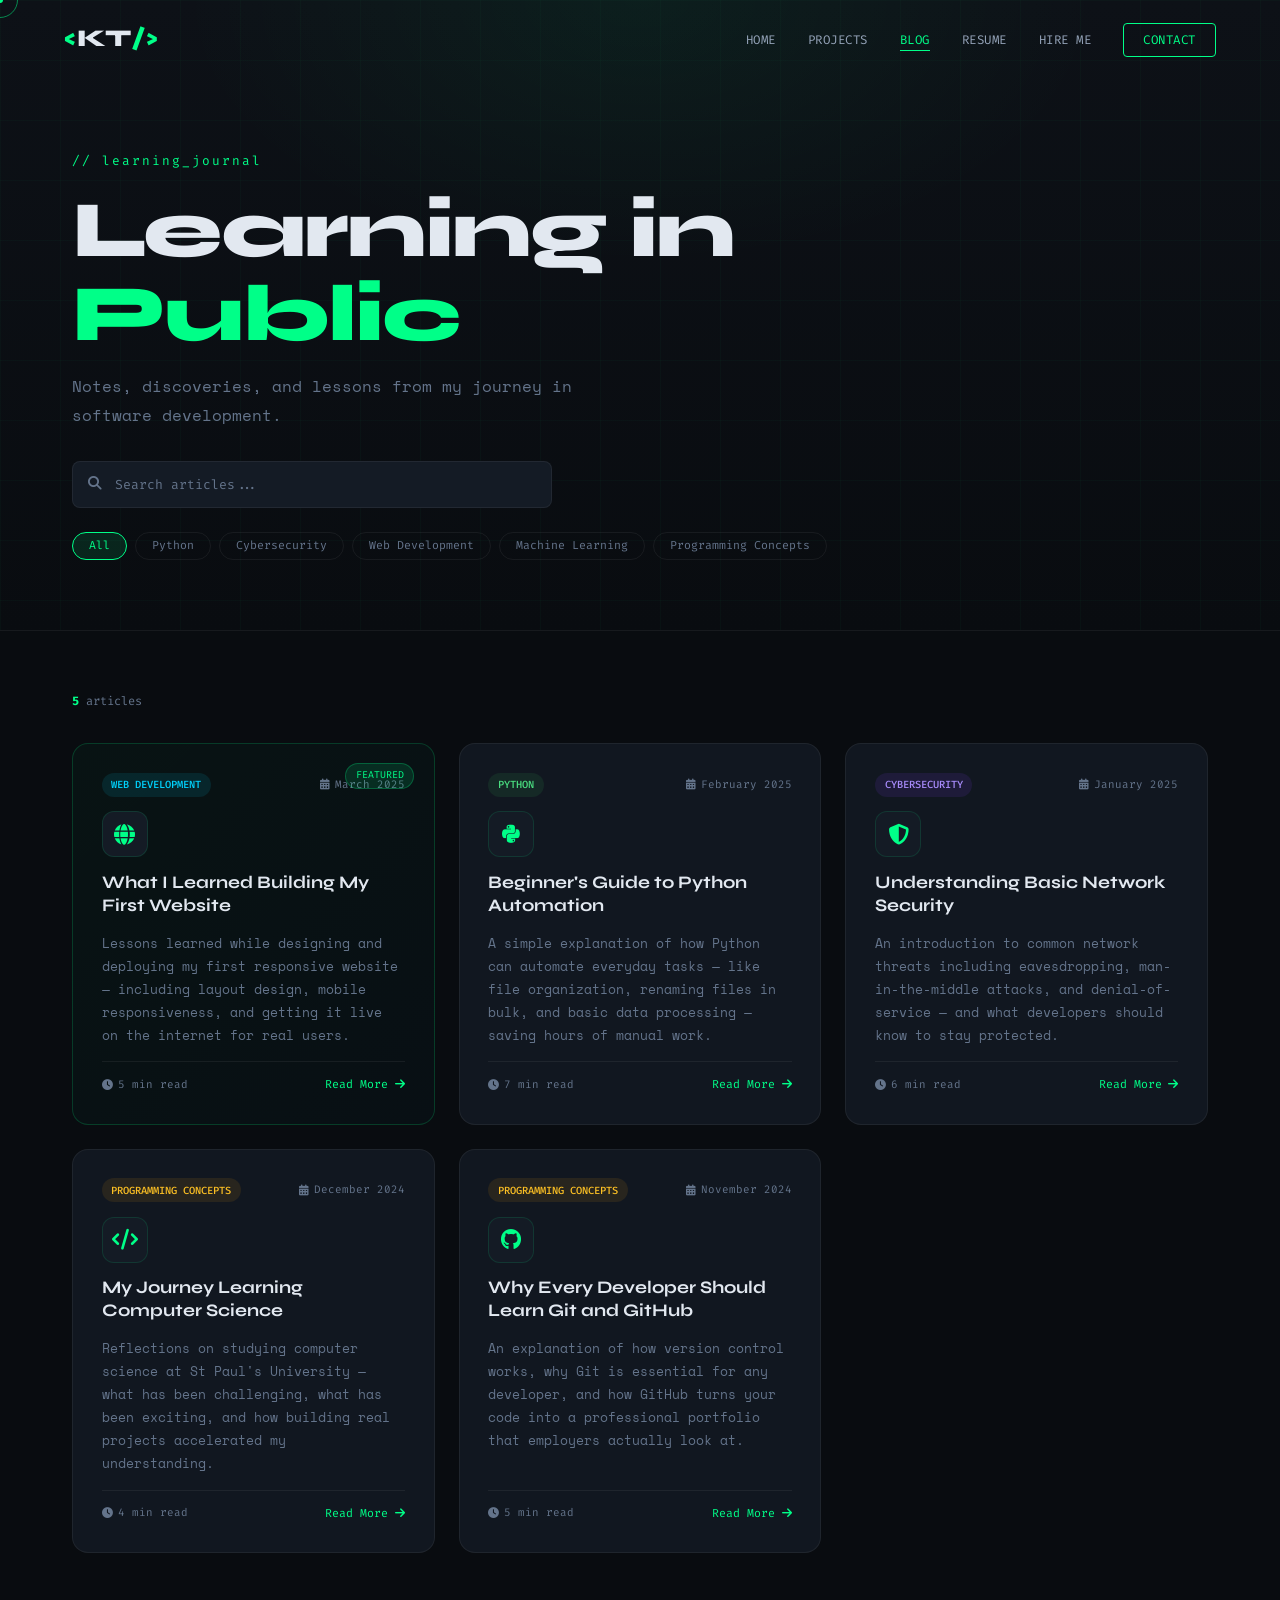
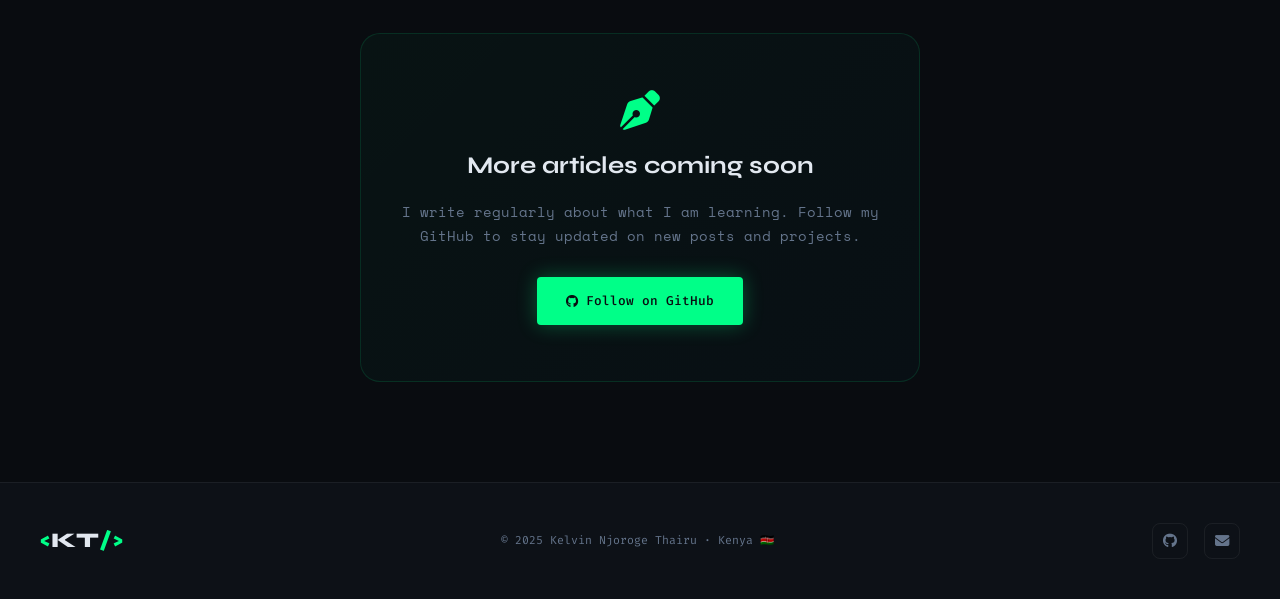
==== commit a8168c26: "Add files via upload" ====
--- a/blog.html
+++ b/blog.html
@@ -1,26 +1,133 @@
 <!DOCTYPE html>
 <html lang="en">
 <head>
-  <meta charset="UTF-8" />
+  <meta charset="UTF-8"/>
   <meta name="viewport" content="width=device-width, initial-scale=1.0"/>
   <title>Blog — Kelvin Njoroge Thairu</title>
-  <link rel="stylesheet" href="styles.css"/>
-  <link rel="stylesheet" href="pages.css"/>
   <link rel="preconnect" href="https://fonts.googleapis.com"/>
   <link href="https://fonts.googleapis.com/css2?family=Space+Mono:wght@400;700&family=Syne:wght@400;600;700;800&family=Fira+Code:wght@300;400;500&display=swap" rel="stylesheet"/>
   <link rel="stylesheet" href="https://cdnjs.cloudflare.com/ajax/libs/font-awesome/6.5.0/css/all.min.css"/>
+  <style>
+    :root{--bg:#090c10;--bg2:#0d1117;--bg3:#141b25;--accent:#00ff88;--accent2:#00d4ff;--text:#e2e8f0;--text-muted:#64748b;--text-dim:#94a3b8;--border:rgba(0,255,136,0.12);--border2:rgba(255,255,255,0.06);--glow:0 0 30px rgba(0,255,136,0.2);--card-bg:rgba(20,27,37,0.8);--font-display:'Syne',sans-serif;--font-mono:'Fira Code',monospace;--font-body:'Space Mono',monospace;}
+    *,*::before,*::after{box-sizing:border-box;margin:0;padding:0;}
+    html{scroll-behavior:smooth;}
+    body{font-family:var(--font-body);background:var(--bg);color:var(--text);overflow-x:hidden;line-height:1.7;font-size:14px;}
+    a{color:var(--accent);text-decoration:none;transition:all 0.3s ease;}
+    a:hover{color:var(--accent2);}
+    ::selection{background:rgba(0,255,136,0.25);color:#fff;}
+    .accent{color:var(--accent);}
+    ::-webkit-scrollbar{width:4px;}::-webkit-scrollbar-track{background:var(--bg);}::-webkit-scrollbar-thumb{background:var(--accent);border-radius:2px;}
+    .cursor-dot{width:6px;height:6px;background:var(--accent);border-radius:50%;position:fixed;top:0;left:0;pointer-events:none;z-index:9999;transform:translate(-50%,-50%);}
+    .cursor-ring{width:36px;height:36px;border:1.5px solid rgba(0,255,136,0.5);border-radius:50%;position:fixed;top:0;left:0;pointer-events:none;z-index:9998;transform:translate(-50%,-50%);transition:transform 0.12s ease-out,width 0.3s,height 0.3s;}
+    .cursor-ring.hovered{width:56px;height:56px;border-color:var(--accent);}
+    @media(hover:none){.cursor-dot,.cursor-ring{display:none;}}
+    #navbar{position:fixed;top:0;left:0;right:0;z-index:1000;display:flex;align-items:center;justify-content:space-between;padding:1.2rem 4rem;transition:all 0.4s ease;}
+    #navbar.scrolled{background:rgba(9,12,16,0.95);backdrop-filter:blur(20px);border-bottom:1px solid var(--border);padding:0.8rem 4rem;}
+    .nav-logo{font-family:var(--font-display);font-size:1.5rem;font-weight:800;letter-spacing:-0.5px;color:var(--text);text-decoration:none;}
+    .nav-logo:hover{color:var(--text);}
+    .nav-links{display:flex;list-style:none;gap:2rem;align-items:center;}
+    .nav-links a{font-family:var(--font-mono);font-size:0.78rem;color:var(--text-dim);letter-spacing:0.5px;text-transform:uppercase;position:relative;}
+    .nav-links a::after{content:'';position:absolute;left:0;bottom:-3px;width:0;height:1px;background:var(--accent);transition:width 0.3s;}
+    .nav-links a:hover{color:var(--accent);}
+    .nav-links a:hover::after{width:100%;}
+    .nav-active{color:var(--accent)!important;}
+    .nav-active::after{width:100%!important;}
+    .nav-cta{padding:0.5rem 1.2rem!important;border:1px solid var(--accent)!important;border-radius:4px;color:var(--accent)!important;}
+    .nav-cta:hover{background:var(--accent)!important;color:var(--bg)!important;}
+    .hamburger{display:none;flex-direction:column;gap:5px;background:none;border:none;cursor:pointer;z-index:1001;padding:4px;}
+    .hamburger span{width:24px;height:2px;background:var(--text);border-radius:2px;transition:all 0.3s ease;display:block;}
+    .hamburger.open span:nth-child(1){transform:translateY(7px) rotate(45deg);}
+    .hamburger.open span:nth-child(2){opacity:0;}
+    .hamburger.open span:nth-child(3){transform:translateY(-7px) rotate(-45deg);}
+    .btn{display:inline-flex;align-items:center;gap:0.5rem;padding:0.8rem 1.8rem;border-radius:4px;font-family:var(--font-mono);font-size:0.8rem;font-weight:500;cursor:pointer;transition:all 0.3s ease;border:none;text-decoration:none;}
+    .btn-primary{background:var(--accent);color:var(--bg);box-shadow:0 0 20px rgba(0,255,136,0.3);}
+    .btn-primary:hover{background:#00cc70;transform:translateY(-2px);color:var(--bg);}
+    .container{max-width:1200px;margin:0 auto;padding:0 2rem;}
+    .reveal{opacity:0;transform:translateY(24px);transition:opacity 0.6s ease,transform 0.6s ease;}
+    .reveal.visible{opacity:1;transform:translateY(0);}
+    /* HERO */
+    .page-hero{position:relative;padding:150px 0 70px;overflow:hidden;border-bottom:1px solid var(--border2);}
+    .hero-bg{position:absolute;inset:0;background:radial-gradient(ellipse 60% 70% at 50% 0%,rgba(0,255,136,0.06) 0%,transparent 60%),linear-gradient(180deg,var(--bg2) 0%,var(--bg) 100%);z-index:0;}
+    .hero-bg::before{content:'';position:absolute;inset:0;background-image:linear-gradient(rgba(0,255,136,0.025) 1px,transparent 1px),linear-gradient(90deg,rgba(0,255,136,0.025) 1px,transparent 1px);background-size:60px 60px;}
+    .hero-content{position:relative;z-index:1;max-width:800px;}
+    .hero-label{font-family:var(--font-mono);font-size:0.8rem;color:var(--accent);letter-spacing:2px;margin-bottom:1rem;display:block;}
+    .hero-title{font-family:var(--font-display);font-size:clamp(2.5rem,7vw,5rem);font-weight:800;line-height:1.05;letter-spacing:-2px;margin-bottom:1rem;color:var(--text);}
+    .hero-sub{font-size:1rem;color:var(--text-muted);line-height:1.8;margin-bottom:2rem;max-width:560px;}
+    /* SEARCH */
+    .search-wrap{position:relative;max-width:480px;margin-bottom:1.5rem;}
+    .search-icon{position:absolute;left:1rem;top:50%;transform:translateY(-50%);color:var(--text-muted);font-size:0.85rem;pointer-events:none;}
+    .search-wrap input{width:100%;background:var(--bg3);border:1px solid var(--border2);border-radius:8px;padding:0.85rem 3rem 0.85rem 2.6rem;font-family:var(--font-mono);font-size:0.82rem;color:var(--text);outline:none;transition:all 0.3s;}
+    .search-wrap input:focus{border-color:var(--accent);box-shadow:0 0 0 3px rgba(0,255,136,0.07);}
+    .search-wrap input::placeholder{color:var(--text-muted);}
+    .search-clear{position:absolute;right:1rem;top:50%;transform:translateY(-50%);color:var(--text-muted);cursor:pointer;font-size:0.8rem;display:none;}
+    .search-clear.visible{display:block;}
+    .search-clear:hover{color:var(--accent);}
+    /* FILTERS */
+    .filter-chips{display:flex;flex-wrap:wrap;gap:0.5rem;}
+    .filter-chip{padding:0.35rem 1rem;border-radius:50px;font-family:var(--font-mono);font-size:0.72rem;border:1px solid var(--border2);background:transparent;color:var(--text-muted);cursor:pointer;transition:all 0.25s;}
+    .filter-chip:hover{border-color:var(--accent);color:var(--accent);}
+    .filter-chip.active{background:rgba(0,255,136,0.1);border-color:var(--accent);color:var(--accent);}
+    /* BLOG */
+    .blog-main{padding:60px 0 80px;}
+    .blog-count{font-family:var(--font-mono);font-size:0.75rem;color:var(--text-muted);margin-bottom:2rem;}
+    .blog-count span{color:var(--accent);font-weight:700;}
+    .articles-grid{display:grid;grid-template-columns:repeat(auto-fill,minmax(320px,1fr));gap:1.5rem;}
+    /* CARDS */
+    .article-card{background:var(--card-bg);border:1px solid var(--border2);border-radius:16px;padding:1.8rem;display:flex;flex-direction:column;gap:0.9rem;transition:all 0.35s ease;position:relative;overflow:hidden;}
+    .article-card::after{content:'';position:absolute;bottom:0;left:0;width:0;height:2px;background:linear-gradient(90deg,var(--accent),var(--accent2));transition:width 0.4s ease;}
+    .article-card:hover{border-color:var(--border);transform:translateY(-5px);box-shadow:var(--glow);}
+    .article-card:hover::after{width:100%;}
+    .article-card.featured{border-color:rgba(0,255,136,0.18);background:linear-gradient(135deg,rgba(0,255,136,0.03),rgba(0,212,255,0.02));}
+    .feat-badge{position:absolute;top:1.2rem;right:1.2rem;background:rgba(0,255,136,0.12);border:1px solid rgba(0,255,136,0.25);color:var(--accent);font-family:var(--font-mono);font-size:0.62rem;padding:0.2rem 0.6rem;border-radius:50px;text-transform:uppercase;}
+    .art-meta{display:flex;align-items:center;justify-content:space-between;flex-wrap:wrap;gap:0.4rem;}
+    .art-cat{font-family:var(--font-mono);font-size:0.65rem;padding:0.2rem 0.6rem;border-radius:50px;font-weight:500;text-transform:uppercase;}
+    .cat-webdev{background:rgba(0,212,255,0.1);color:var(--accent2);}
+    .cat-python{background:rgba(52,168,83,0.12);color:#4ade80;}
+    .cat-cybersecurity{background:rgba(124,58,237,0.12);color:#a78bfa;}
+    .cat-concepts{background:rgba(245,158,11,0.1);color:#fbbf24;}
+    .art-date{font-family:var(--font-mono);font-size:0.68rem;color:var(--text-muted);display:flex;align-items:center;gap:0.3rem;}
+    .art-icon{width:46px;height:46px;border-radius:12px;background:var(--bg3);border:1px solid var(--border);display:flex;align-items:center;justify-content:center;font-size:1.3rem;color:var(--accent);transition:all 0.3s;}
+    .article-card:hover .art-icon{background:rgba(0,255,136,0.08);box-shadow:0 0 16px rgba(0,255,136,0.2);}
+    .article-card h2{font-family:var(--font-display);font-size:1.1rem;font-weight:700;color:var(--text);line-height:1.3;}
+    .article-card p{font-size:0.8rem;color:var(--text-muted);line-height:1.8;flex:1;}
+    .art-footer{display:flex;align-items:center;justify-content:space-between;padding-top:0.8rem;border-top:1px solid var(--border2);margin-top:auto;}
+    .read-time{font-family:var(--font-mono);font-size:0.68rem;color:var(--text-muted);display:flex;align-items:center;gap:0.3rem;}
+    .art-btn{font-family:var(--font-mono);font-size:0.72rem;color:var(--accent);display:inline-flex;align-items:center;gap:0.4rem;transition:gap 0.3s;}
+    .art-btn:hover{gap:0.8rem;color:var(--accent);}
+    .no-results{display:none;flex-direction:column;align-items:center;gap:1rem;padding:4rem;color:var(--text-muted);font-family:var(--font-mono);font-size:0.85rem;text-align:center;}
+    .no-results i{font-size:2.5rem;color:var(--border2);}
+    .no-results.visible{display:flex;}
+    /* CTA */
+    .blog-cta{padding:0 0 100px;}
+    .cta-card{text-align:center;padding:3.5rem 2rem;background:linear-gradient(135deg,rgba(0,255,136,0.03),rgba(0,212,255,0.02));border:1px solid var(--border);border-radius:20px;max-width:560px;margin:0 auto;}
+    .cta-icon{font-size:2.5rem;color:var(--accent);margin-bottom:1rem;display:block;}
+    .cta-card h3{font-family:var(--font-display);font-size:1.5rem;font-weight:700;margin-bottom:0.8rem;}
+    .cta-card p{font-size:0.85rem;color:var(--text-muted);margin-bottom:1.8rem;line-height:1.8;}
+    /* FOOTER */
+    #footer{background:var(--bg2);border-top:1px solid var(--border2);padding:2.5rem 2rem;}
+    .footer-inner{max-width:1200px;margin:0 auto;display:flex;align-items:center;justify-content:space-between;flex-wrap:wrap;gap:1rem;}
+    .footer-logo{font-family:var(--font-display);font-size:1.3rem;font-weight:800;}
+    .footer-copy{font-family:var(--font-mono);font-size:0.72rem;color:var(--text-muted);}
+    .footer-socials{display:flex;gap:1rem;}
+    .footer-socials a{width:36px;height:36px;border-radius:8px;border:1px solid var(--border2);display:flex;align-items:center;justify-content:center;color:var(--text-muted);font-size:0.9rem;transition:all 0.3s;}
+    .footer-socials a:hover{border-color:var(--accent);color:var(--accent);transform:translateY(-2px);}
+    @media(max-width:768px){
+      #navbar{padding:1rem 1.5rem;}#navbar.scrolled{padding:0.7rem 1.5rem;}
+      .hamburger{display:flex;}
+      .nav-links{position:fixed;top:0;right:-100%;width:260px;height:100vh;background:rgba(9,12,16,0.98);backdrop-filter:blur(20px);border-left:1px solid var(--border);flex-direction:column;justify-content:center;gap:2rem;transition:right 0.4s ease;padding:2rem;}
+      .nav-links.open{right:0;}
+      .articles-grid{grid-template-columns:1fr;}
+      .footer-inner{flex-direction:column;text-align:center;}
+    }
+  </style>
 </head>
 <body>
-
 <div class="cursor-dot"></div>
 <div class="cursor-ring"></div>
 
-<!-- NAV -->
 <nav id="navbar">
   <a href="index.html" class="nav-logo"><span class="accent">&lt;</span>KT<span class="accent">/&gt;</span></a>
-  <button class="hamburger" id="hamburger" aria-label="Menu">
-    <span></span><span></span><span></span>
-  </button>
+  <button class="hamburger" id="hamburger" aria-label="Menu"><span></span><span></span><span></span></button>
   <ul class="nav-links" id="nav-links">
     <li><a href="index.html">Home</a></li>
     <li><a href="index.html#projects">Projects</a></li>
@@ -31,23 +138,18 @@
   </ul>
 </nav>
 
-<!-- HERO -->
 <section class="page-hero">
-  <div class="page-hero-bg"></div>
+  <div class="hero-bg"></div>
   <div class="container">
-    <div class="page-hero-content">
-      <div class="page-hero-label reveal"><span class="accent">// </span>learning_journal</div>
-      <h1 class="page-hero-title reveal">Learning in <span class="accent">Public</span></h1>
-      <p class="page-hero-sub reveal">Notes, discoveries, and lessons from my journey in software development.</p>
-
-      <!-- Search -->
+    <div class="hero-content">
+      <span class="hero-label reveal">// learning_journal</span>
+      <h1 class="hero-title reveal">Learning in <span class="accent">Public</span></h1>
+      <p class="hero-sub reveal">Notes, discoveries, and lessons from my journey in software development.</p>
       <div class="search-wrap reveal">
         <i class="fas fa-search search-icon"></i>
         <input type="text" id="search-input" placeholder="Search articles..." autocomplete="off"/>
         <span class="search-clear" id="search-clear"><i class="fas fa-times"></i></span>
       </div>
-
-      <!-- Filters -->
       <div class="filter-chips reveal">
         <button class="filter-chip active" data-filter="all">All</button>
         <button class="filter-chip" data-filter="python">Python</button>
@@ -60,127 +162,89 @@
   </div>
 </section>
 
-<!-- BLOG GRID -->
 <section class="blog-main">
   <div class="container">
-
-    <div class="blog-count reveal"><span id="article-count">5</span> articles</div>
-
-    <div class="blog-articles" id="articles-grid">
-
-      <!-- Article 1 -->
-      <article class="article-card reveal" data-category="webdev">
-        <div class="article-meta">
-          <span class="article-cat webdev">Web Development</span>
-          <span class="article-date"><i class="fas fa-calendar-alt"></i> March 2025</span>
-        </div>
-        <div class="article-icon"><i class="fas fa-globe"></i></div>
+    <p class="blog-count reveal"><span id="art-count">5</span> articles</p>
+    <div class="articles-grid" id="articles-grid">
+      <article class="article-card featured reveal" data-category="webdev">
+        <div class="feat-badge">Featured</div>
+        <div class="art-meta"><span class="art-cat cat-webdev">Web Development</span><span class="art-date"><i class="fas fa-calendar-alt"></i> March 2025</span></div>
+        <div class="art-icon"><i class="fas fa-globe"></i></div>
         <h2>What I Learned Building My First Website</h2>
-        <p>Lessons learned while designing and deploying my first responsive website — including layout design, mobile responsiveness, and getting it live on the internet.</p>
-        <div class="article-footer">
-          <span class="read-time"><i class="fas fa-clock"></i> 5 min read</span>
-          <a href="#" class="article-btn">Read More <i class="fas fa-arrow-right"></i></a>
-        </div>
-      </article>
-
-      <!-- Article 2 -->
-      <article class="article-card reveal featured-article" data-category="python">
-        <div class="article-badge">Featured</div>
-        <div class="article-meta">
-          <span class="article-cat python">Python</span>
-          <span class="article-date"><i class="fas fa-calendar-alt"></i> February 2025</span>
-        </div>
-        <div class="article-icon"><i class="fab fa-python"></i></div>
+        <p>Lessons learned while designing and deploying my first responsive website — including layout design, mobile responsiveness, and getting it live on the internet for real users.</p>
+        <div class="art-footer"><span class="read-time"><i class="fas fa-clock"></i> 5 min read</span><a href="#" class="art-btn">Read More <i class="fas fa-arrow-right"></i></a></div>
+      </article>
+      <article class="article-card reveal" data-category="python">
+        <div class="art-meta"><span class="art-cat cat-python">Python</span><span class="art-date"><i class="fas fa-calendar-alt"></i> February 2025</span></div>
+        <div class="art-icon"><i class="fab fa-python"></i></div>
         <h2>Beginner's Guide to Python Automation</h2>
         <p>A simple explanation of how Python can automate everyday tasks — like file organization, renaming files in bulk, and basic data processing — saving hours of manual work.</p>
-        <div class="article-footer">
-          <span class="read-time"><i class="fas fa-clock"></i> 7 min read</span>
-          <a href="#" class="article-btn">Read More <i class="fas fa-arrow-right"></i></a>
-        </div>
-      </article>
-
-      <!-- Article 3 -->
+        <div class="art-footer"><span class="read-time"><i class="fas fa-clock"></i> 7 min read</span><a href="#" class="art-btn">Read More <i class="fas fa-arrow-right"></i></a></div>
+      </article>
       <article class="article-card reveal" data-category="cybersecurity">
-        <div class="article-meta">
-          <span class="article-cat cybersecurity">Cybersecurity</span>
-          <span class="article-date"><i class="fas fa-calendar-alt"></i> January 2025</span>
-        </div>
-        <div class="article-icon"><i class="fas fa-shield-halved"></i></div>
+        <div class="art-meta"><span class="art-cat cat-cybersecurity">Cybersecurity</span><span class="art-date"><i class="fas fa-calendar-alt"></i> January 2025</span></div>
+        <div class="art-icon"><i class="fas fa-shield-halved"></i></div>
         <h2>Understanding Basic Network Security</h2>
-        <p>An introduction to common network threats including eavesdropping, man-in-the-middle attacks, and denial-of-service — and what developers should know to protect their applications.</p>
-        <div class="article-footer">
-          <span class="read-time"><i class="fas fa-clock"></i> 6 min read</span>
-          <a href="#" class="article-btn">Read More <i class="fas fa-arrow-right"></i></a>
-        </div>
-      </article>
-
-      <!-- Article 4 -->
+        <p>An introduction to common network threats including eavesdropping, man-in-the-middle attacks, and denial-of-service — and what developers should know to stay protected.</p>
+        <div class="art-footer"><span class="read-time"><i class="fas fa-clock"></i> 6 min read</span><a href="#" class="art-btn">Read More <i class="fas fa-arrow-right"></i></a></div>
+      </article>
       <article class="article-card reveal" data-category="concepts">
-        <div class="article-meta">
-          <span class="article-cat concepts">Programming Concepts</span>
-          <span class="article-date"><i class="fas fa-calendar-alt"></i> December 2024</span>
-        </div>
-        <div class="article-icon"><i class="fas fa-code"></i></div>
+        <div class="art-meta"><span class="art-cat cat-concepts">Programming Concepts</span><span class="art-date"><i class="fas fa-calendar-alt"></i> December 2024</span></div>
+        <div class="art-icon"><i class="fas fa-code"></i></div>
         <h2>My Journey Learning Computer Science</h2>
-        <p>Reflections on studying computer science at St Paul's University — what's been challenging, what's been exciting, and how building practical projects has accelerated my understanding.</p>
-        <div class="article-footer">
-          <span class="read-time"><i class="fas fa-clock"></i> 4 min read</span>
-          <a href="#" class="article-btn">Read More <i class="fas fa-arrow-right"></i></a>
-        </div>
-      </article>
-
-      <!-- Article 5 -->
+        <p>Reflections on studying computer science at St Paul's University — what has been challenging, what has been exciting, and how building real projects accelerated my understanding.</p>
+        <div class="art-footer"><span class="read-time"><i class="fas fa-clock"></i> 4 min read</span><a href="#" class="art-btn">Read More <i class="fas fa-arrow-right"></i></a></div>
+      </article>
       <article class="article-card reveal" data-category="concepts">
-        <div class="article-meta">
-          <span class="article-cat concepts">Programming Concepts</span>
-          <span class="article-date"><i class="fas fa-calendar-alt"></i> November 2024</span>
-        </div>
-        <div class="article-icon"><i class="fab fa-github"></i></div>
+        <div class="art-meta"><span class="art-cat cat-concepts">Programming Concepts</span><span class="art-date"><i class="fas fa-calendar-alt"></i> November 2024</span></div>
+        <div class="art-icon"><i class="fab fa-github"></i></div>
         <h2>Why Every Developer Should Learn Git and GitHub</h2>
-        <p>An explanation of how version control works, why Git is non-negotiable for any developer, and how GitHub turns your code into a professional portfolio that employers actually look at.</p>
-        <div class="article-footer">
-          <span class="read-time"><i class="fas fa-clock"></i> 5 min read</span>
-          <a href="#" class="article-btn">Read More <i class="fas fa-arrow-right"></i></a>
-        </div>
-      </article>
-
-    </div>
-
-    <!-- No results -->
-    <div class="no-results" id="no-results">
-      <i class="fas fa-search"></i>
-      <p>No articles found. Try a different search or category.</p>
-    </div>
-
+        <p>An explanation of how version control works, why Git is essential for any developer, and how GitHub turns your code into a professional portfolio that employers actually look at.</p>
+        <div class="art-footer"><span class="read-time"><i class="fas fa-clock"></i> 5 min read</span><a href="#" class="art-btn">Read More <i class="fas fa-arrow-right"></i></a></div>
+      </article>
+    </div>
+    <div class="no-results" id="no-results"><i class="fas fa-search"></i><p>No articles found. Try a different search or filter.</p></div>
   </div>
 </section>
 
-<!-- CTA -->
 <section class="blog-cta">
   <div class="container">
     <div class="cta-card reveal">
       <i class="fas fa-pen-nib cta-icon"></i>
       <h3>More articles coming soon</h3>
-      <p>I write regularly about what I'm learning. Follow my GitHub to stay updated on new posts and projects.</p>
-      <a href="https://github.com/Keffonjoro" target="_blank" class="btn btn-primary">
-        <i class="fab fa-github"></i> Follow on GitHub
-      </a>
+      <p>I write regularly about what I am learning. Follow my GitHub to stay updated on new posts and projects.</p>
+      <a href="https://github.com/Keffonjoro" target="_blank" class="btn btn-primary"><i class="fab fa-github"></i> Follow on GitHub</a>
     </div>
   </div>
 </section>
 
-<!-- FOOTER -->
 <footer id="footer">
   <div class="footer-inner">
     <div class="footer-logo"><span class="accent">&lt;</span>KT<span class="accent">/&gt;</span></div>
     <p class="footer-copy">© 2025 Kelvin Njoroge Thairu · Kenya 🇰🇪</p>
     <div class="footer-socials">
-      <a href="https://github.com/Keffonjoro" target="_blank" aria-label="GitHub"><i class="fab fa-github"></i></a>
-      <a href="mailto:kelvinnjoroget@gmail.com" aria-label="Email"><i class="fas fa-envelope"></i></a>
+      <a href="https://github.com/Keffonjoro" target="_blank"><i class="fab fa-github"></i></a>
+      <a href="mailto:kelvinnjoroget@gmail.com"><i class="fas fa-envelope"></i></a>
     </div>
   </div>
 </footer>
 
-<script src="pages.js"></script>
+<script>
+  const dot=document.querySelector('.cursor-dot'),ring=document.querySelector('.cursor-ring');
+  document.addEventListener('mousemove',e=>{dot.style.left=e.clientX+'px';dot.style.top=e.clientY+'px';ring.style.left=e.clientX+'px';ring.style.top=e.clientY+'px';});
+  const nav=document.getElementById('navbar');
+  window.addEventListener('scroll',()=>nav.classList.toggle('scrolled',scrollY>40));
+  const ham=document.getElementById('hamburger'),nls=document.getElementById('nav-links');
+  ham.addEventListener('click',()=>{ham.classList.toggle('open');nls.classList.toggle('open');});
+  nls.querySelectorAll('a').forEach(a=>a.addEventListener('click',()=>{ham.classList.remove('open');nls.classList.remove('open');}));
+  const ro=new IntersectionObserver(entries=>entries.forEach(e=>{if(e.isIntersecting){e.target.classList.add('visible');ro.unobserve(e.target);}}),{threshold:0.08});
+  document.querySelectorAll('.reveal').forEach(el=>ro.observe(el));
+  let af='all',q='';
+  const grid=document.getElementById('articles-grid'),noRes=document.getElementById('no-results'),countEl=document.getElementById('art-count'),si=document.getElementById('search-input'),sc=document.getElementById('search-clear');
+  function filterAll(){const cards=grid.querySelectorAll('.article-card');let n=0;cards.forEach(c=>{const ok=(af==='all'||c.dataset.category===af)&&(!q||c.innerText.toLowerCase().includes(q));c.style.display=ok?'':'none';if(ok)n++;});countEl.textContent=n;noRes.classList.toggle('visible',n===0);}
+  si.addEventListener('input',e=>{q=e.target.value.toLowerCase().trim();sc.classList.toggle('visible',q.length>0);filterAll();});
+  sc.addEventListener('click',()=>{si.value='';q='';sc.classList.remove('visible');filterAll();si.focus();});
+  document.querySelectorAll('.filter-chip').forEach(chip=>chip.addEventListener('click',()=>{document.querySelectorAll('.filter-chip').forEach(c=>c.classList.remove('active'));chip.classList.add('active');af=chip.dataset.filter;filterAll();}));
+</script>
 </body>
 </html>
